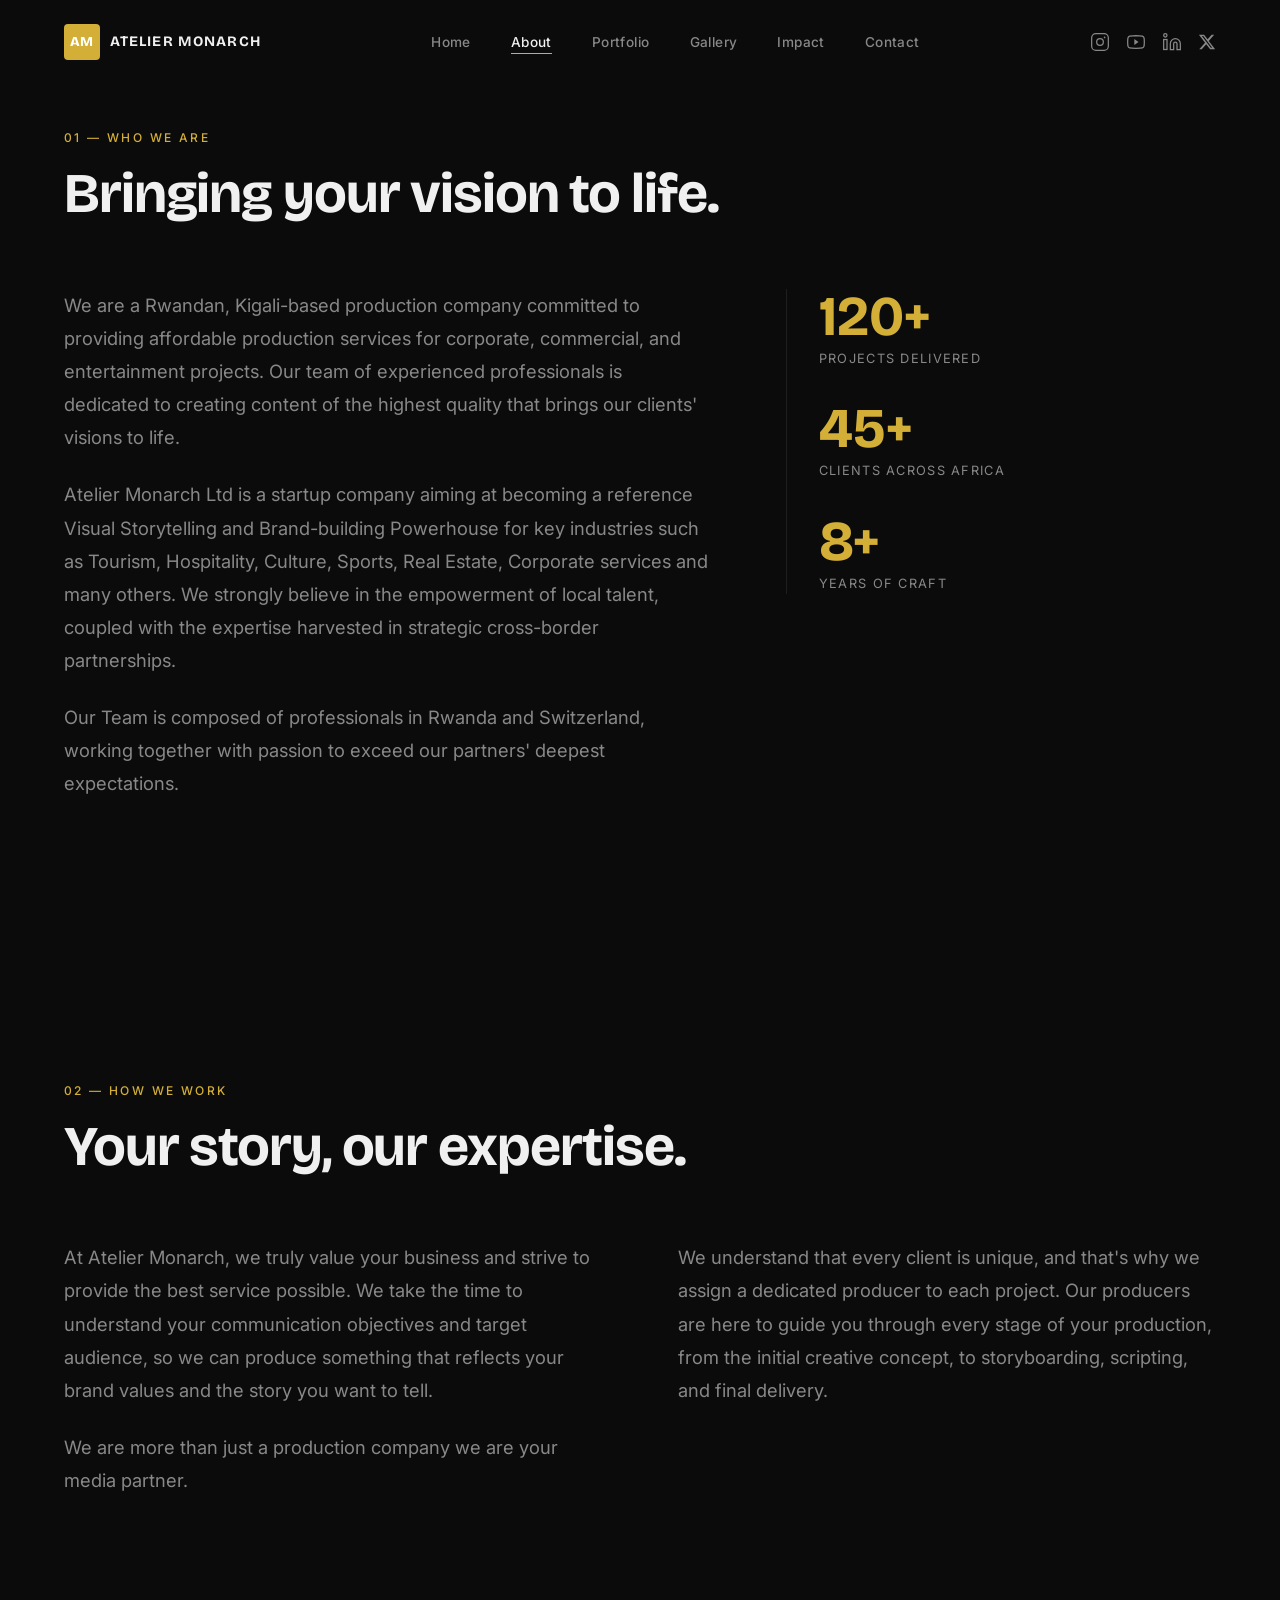
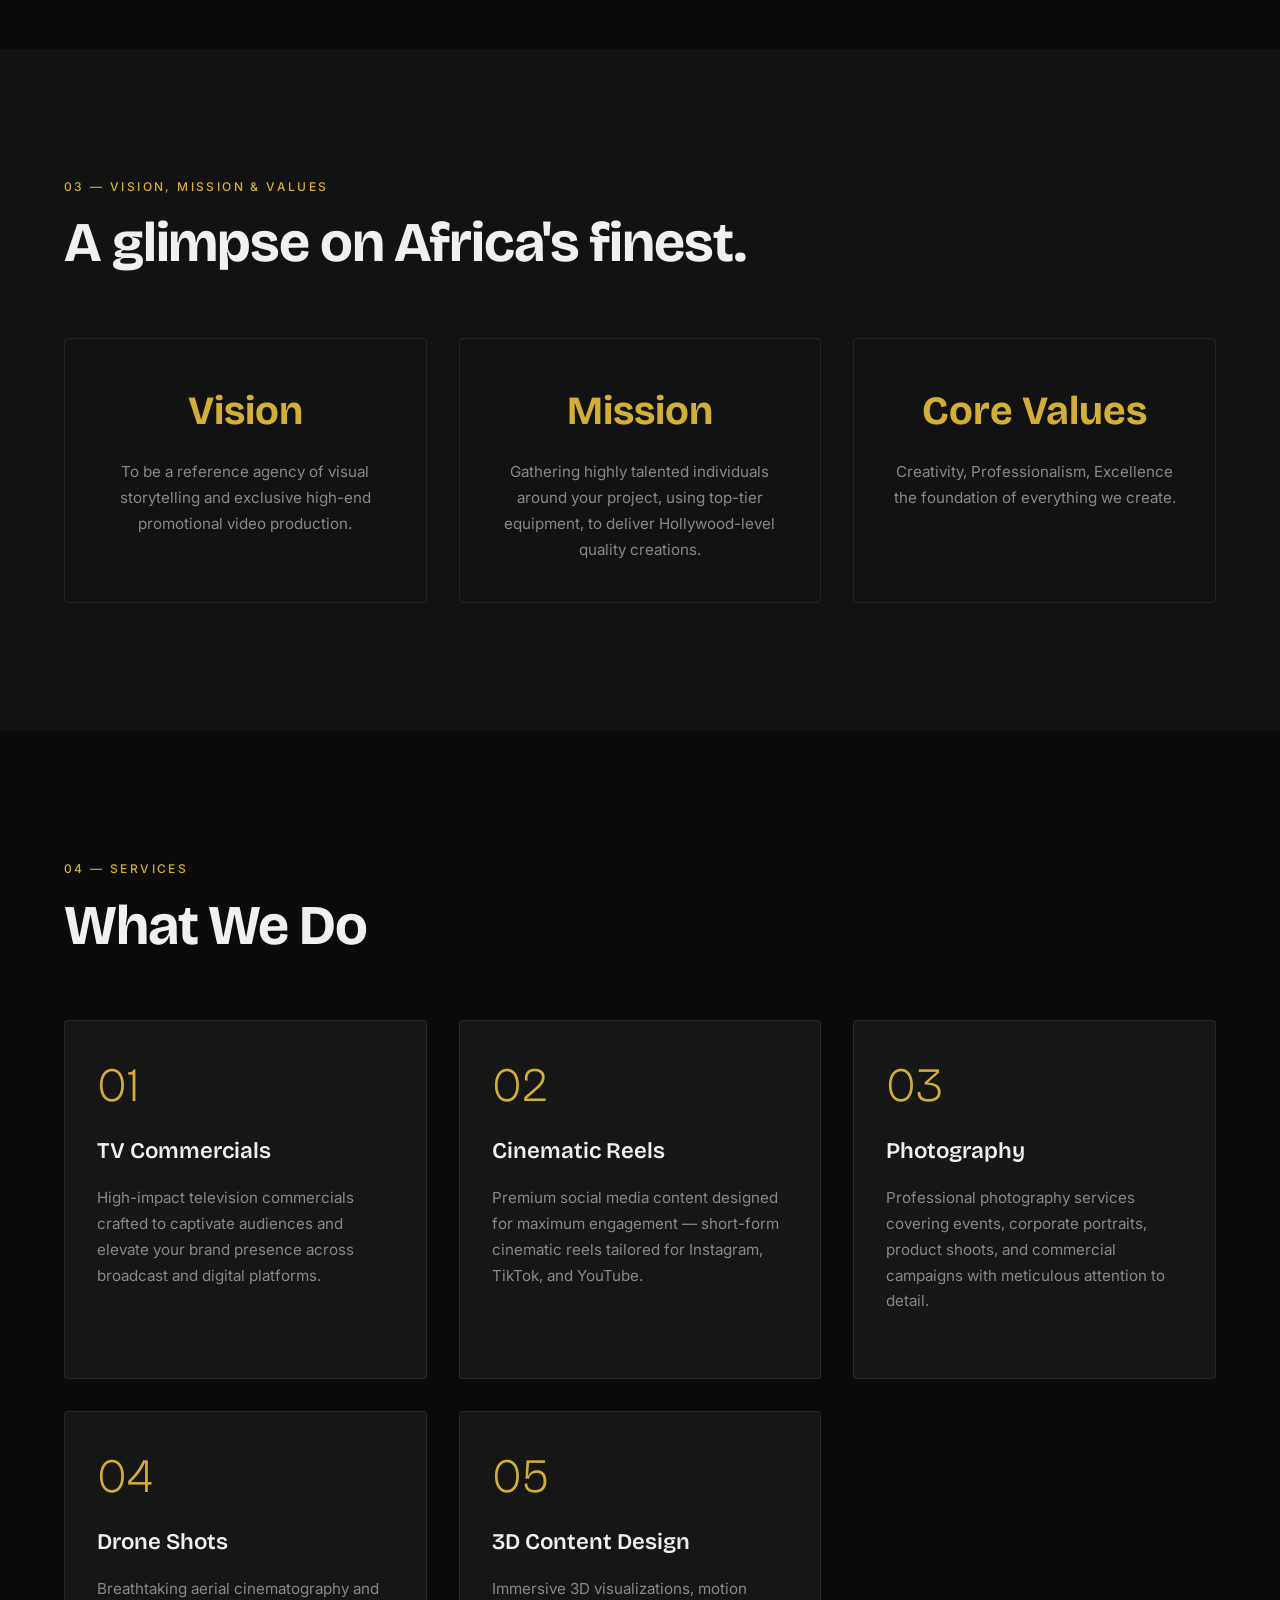
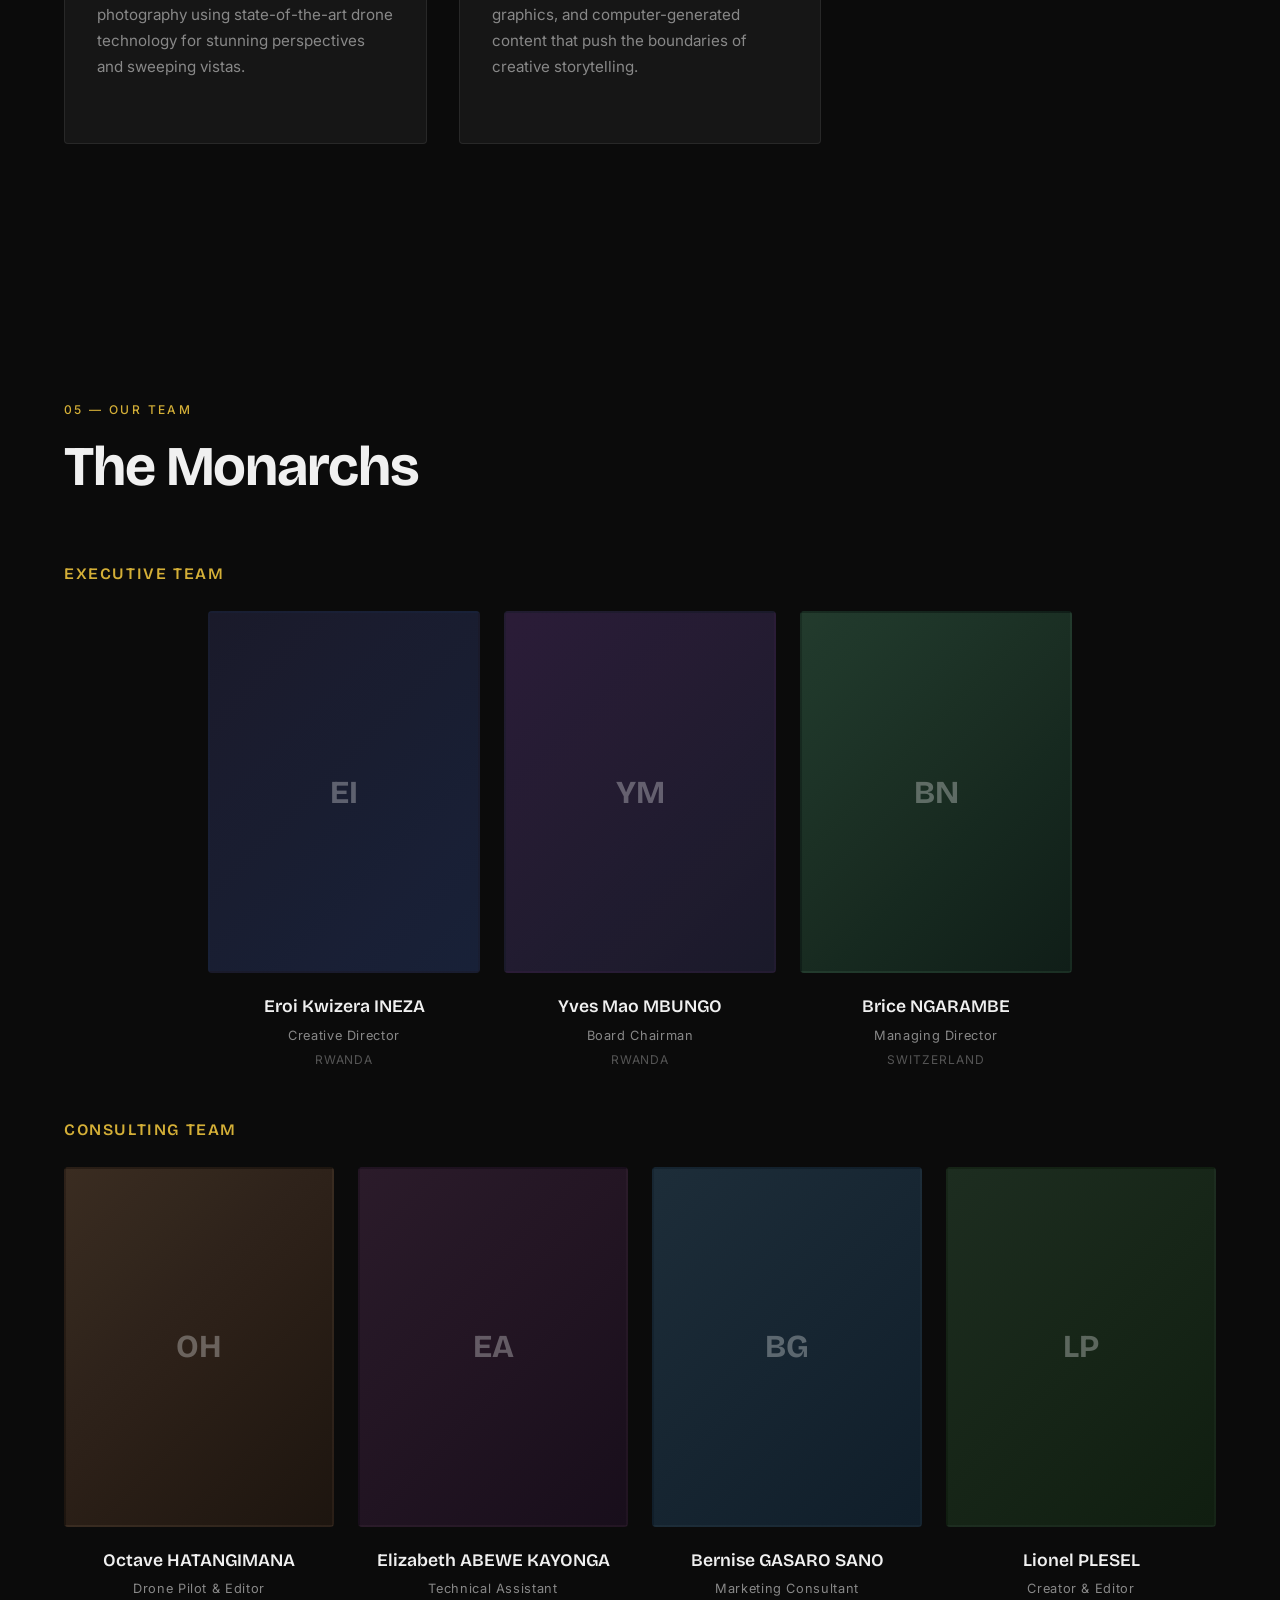
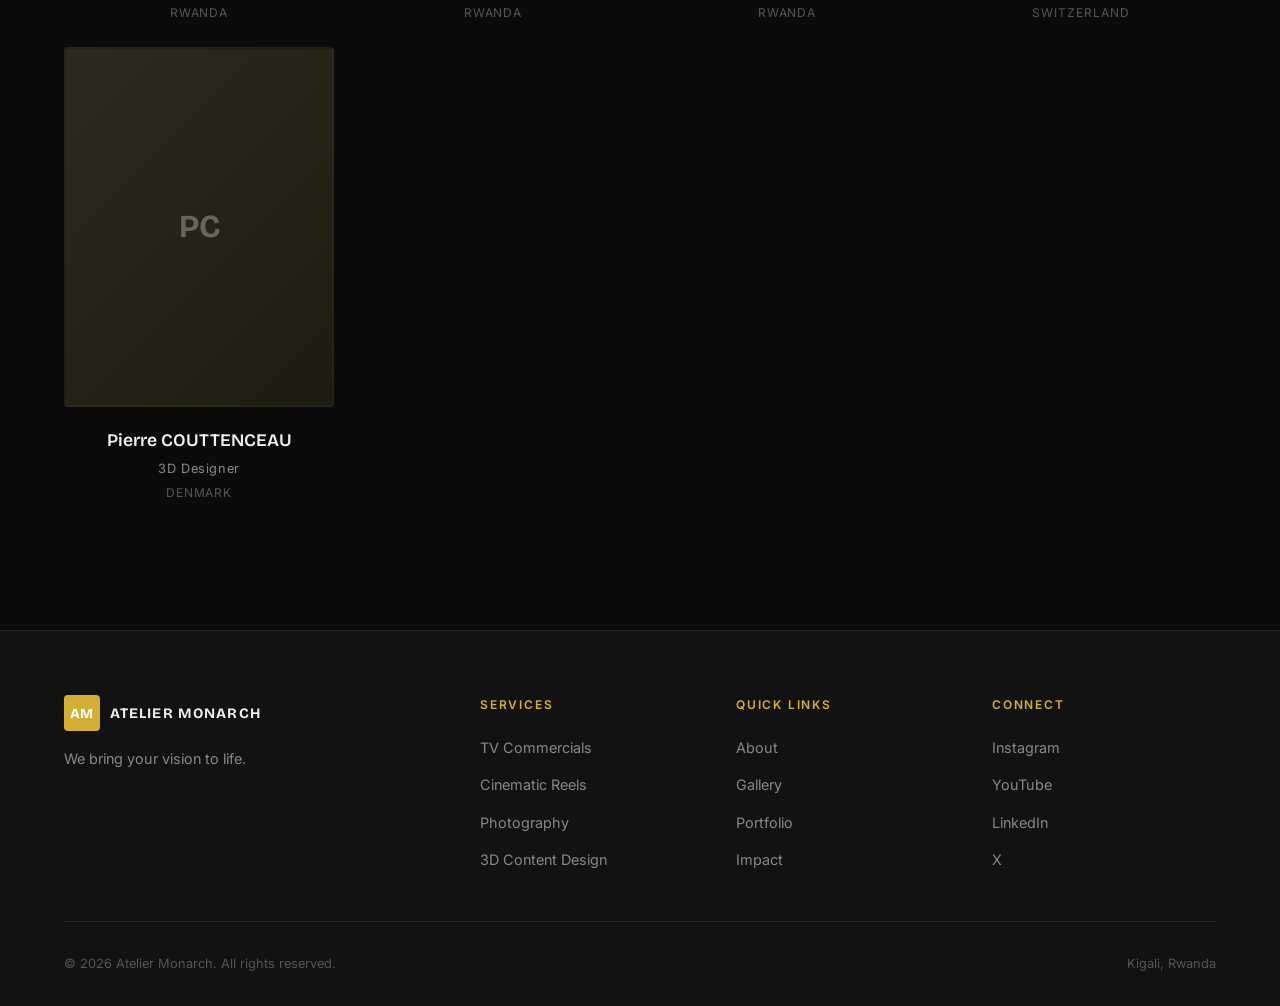
==== pages/about.html @ 3b7acfa3 "commit" ====
<!DOCTYPE html>
<html lang="en">
<head>
  <meta charset="UTF-8" />
  <meta name="viewport" content="width=device-width, initial-scale=1.0" />
  <meta name="description" content="About Atelier Monarch — a Rwandan Kigali-based production company providing affordable production services for corporate, commercial, and entertainment projects." />
  <meta name="author" content="Atelier Monarch" />
  <meta name="theme-color" content="#0a0a0a" />

  <meta property="og:type" content="website" />
  <meta property="og:title" content="About — Atelier Monarch | Visual Storytelling & Production" />
  <meta property="og:description" content="About Atelier Monarch — a Rwandan Kigali-based production company." />
  <meta property="og:image" content="/assets/og-image.jpg" />
  <meta property="og:url" content="https://ateliermonarch.org" />
  <meta name="twitter:card" content="summary_large_image" />
  <meta name="twitter:title" content="About — Atelier Monarch" />
  <meta name="twitter:description" content="About Atelier Monarch — a Rwandan Kigali-based production company." />

  <link rel="icon" type="image/svg+xml" href="data:image/svg+xml,%3Csvg xmlns='http://www.w3.org/2000/svg' viewBox='0 0 100 100'%3E%3Crect width='100' height='100' fill='%230a0a0a'/%3E%3Ctext x='50' y='68' font-size='52' font-weight='bold' text-anchor='middle' fill='%23D4AF37' font-family='sans-serif'%3EAM%3C/text%3E%3C/svg%3E" />

  <link rel="preconnect" href="https://fonts.googleapis.com" />
  <link rel="preconnect" href="https://fonts.gstatic.com" crossorigin />
  <link href="https://fonts.googleapis.com/css2?family=Bricolage+Grotesque:opsz,wght@12..96,200..800&family=Inter:wght@300;400;500;600;700&display=swap" rel="stylesheet" />

  <link rel="stylesheet" href="../css/style.css" />

  <title>About — Atelier Monarch | Visual Storytelling & Production</title>
</head>
<body>
  <a href="#main" class="skip-link">Skip to content</a>

  <!-- ==================== HEADER / NAV ==================== -->
  <header class="site-header" id="siteHeader">
    <div class="header-inner">
      <a href="../index.html" class="logo" aria-label="Atelier Monarch home">
        <span class="logo-mark">AM</span>
        <span class="logo-text">ATELIER MONARCH</span>
      </a>

      <nav class="main-nav" id="mainNav" aria-label="Primary navigation">
        <ul class="nav-list">
          <li><a href="../index.html" class="nav-link">Home</a></li>
          <li><a href="about.html" class="nav-link">About</a></li>
          <li><a href="portfolio.html" class="nav-link">Portfolio</a></li>
          <li><a href="gallery.html" class="nav-link">Gallery</a></li>
          <li><a href="impact.html" class="nav-link">Impact</a></li>
          <li><a href="contact.html" class="nav-link">Contact</a></li>
        </ul>
      </nav>

      <div class="header-socials">
        <a href="https://instagram.com" target="_blank" rel="noopener" aria-label="Instagram" class="social-icon">
          <svg viewBox="0 0 24 24" fill="none" stroke="currentColor" stroke-width="1.5" width="20" height="20"><rect x="2" y="2" width="20" height="20" rx="5"/><circle cx="12" cy="12" r="4"/><circle cx="17.5" cy="6.5" r="1" fill="currentColor" stroke="none"/></svg>
        </a>
        <a href="https://youtube.com" target="_blank" rel="noopener" aria-label="YouTube" class="social-icon">
          <svg viewBox="0 0 24 24" fill="none" stroke="currentColor" stroke-width="1.5" width="20" height="20"><path d="M22 12s0-3.5-.45-5.18a2.78 2.78 0 0 0-1.96-1.96C17.9 4.4 12 4.4 12 4.4s-5.9 0-7.59.46a2.78 2.78 0 0 0-1.96 1.96C2 8.5 2 12 2 12s0 3.5.45 5.18a2.78 2.78 0 0 0 1.96 1.96C6.1 19.6 12 19.6 12 19.6s5.9 0 7.59-.46a2.78 2.78 0 0 0 1.96-1.96C22 15.5 22 12 22 12z"/><path d="M10 15.5l5-3.5-5-3.5z" fill="currentColor" stroke="none"/></svg>
        </a>
        <a href="https://linkedin.com" target="_blank" rel="noopener" aria-label="LinkedIn" class="social-icon">
          <svg viewBox="0 0 24 24" fill="none" stroke="currentColor" stroke-width="1.5" width="20" height="20"><path d="M16 8a6 6 0 0 1 6 6v7h-4v-7a2 2 0 0 0-4 0v7h-4v-7a6 6 0 0 1 6-6z"/><rect x="2" y="9" width="4" height="12"/><circle cx="4" cy="4" r="2"/></svg>
        </a>
        <a href="https://x.com" target="_blank" rel="noopener" aria-label="X (Twitter)" class="social-icon">
          <svg viewBox="0 0 24 24" fill="currentColor" width="18" height="18"><path d="M18.244 2.25h3.308l-7.227 8.26 8.502 11.24h-6.66l-5.214-6.817L4.99 21.75H1.68l7.73-8.835L1.254 2.25H8.08l4.713 6.231zm-1.161 17.52h1.833L7.084 4.126H5.117z"/></svg>
        </a>
      </div>

      <button class="menu-toggle" id="menuToggle" aria-label="Open menu" aria-expanded="false" aria-controls="mobileNav">
        <span class="bar"></span>
        <span class="bar"></span>
        <span class="bar"></span>
      </button>
    </div>
  </header>

  <!-- Mobile full-screen overlay nav -->
  <div class="mobile-nav" id="mobileNav" aria-hidden="true">
    <div class="mobile-nav-accent" aria-hidden="true"></div>
    <nav aria-label="Mobile navigation">
      <ul class="mobile-nav-list">
        <li><a href="../index.html" class="mobile-link">Home</a></li>
        <li><a href="about.html" class="mobile-link">About</a></li>
        <li><a href="portfolio.html" class="mobile-link">Portfolio</a></li>
        <li><a href="gallery.html" class="mobile-link">Gallery</a></li>
        <li><a href="impact.html" class="mobile-link">Impact</a></li>
        <li><a href="contact.html" class="mobile-link">Contact</a></li>
      </ul>
    </nav>
    <div class="mobile-nav-socials">
      <a href="https://instagram.com" target="_blank" rel="noopener" aria-label="Instagram">Instagram</a>
      <a href="https://youtube.com" target="_blank" rel="noopener" aria-label="YouTube">YouTube</a>
      <a href="https://linkedin.com" target="_blank" rel="noopener" aria-label="LinkedIn">LinkedIn</a>
      <a href="https://x.com" target="_blank" rel="noopener" aria-label="X">X</a>
    </div>
  </div>

  <main id="main">
    <!-- ==================== WHO WE ARE ==================== -->
    <section class="about" id="about">
      <div class="container">
        <div class="section-header" data-animate>
          <span class="section-label">01 — Who We Are</span>
          <h2 class="section-title">Bringing your vision to life.</h2>
        </div>
        <div class="about-grid">
          <div class="about-text" data-animate>
            <p>
              We are a Rwandan, Kigali-based production company committed to providing
              affordable production services for corporate, commercial, and entertainment
              projects. Our team of experienced professionals is dedicated to creating
              content of the highest quality that brings our clients' visions to life.
            </p>
            <p>
              Atelier Monarch Ltd is a startup company aiming at becoming a reference
              Visual Storytelling and Brand-building Powerhouse for key industries such as
              Tourism, Hospitality, Culture, Sports, Real Estate, Corporate services and
              many others. We strongly believe in the empowerment of local talent, coupled
              with the expertise harvested in strategic cross-border partnerships.
            </p>
            <p>
              Our Team is composed of professionals in Rwanda and Switzerland, working
              together with passion to exceed our partners' deepest expectations.
            </p>
          </div>
          <div class="about-stats" data-animate>
            <div class="stat">
              <span class="stat-number" data-count="120">0</span>
              <span class="stat-label">Projects Delivered</span>
            </div>
            <div class="stat">
              <span class="stat-number" data-count="45">0</span>
              <span class="stat-label">Clients Across Africa</span>
            </div>
            <div class="stat">
              <span class="stat-number" data-count="8">0</span>
              <span class="stat-label">Years of Craft</span>
            </div>
          </div>
        </div>
      </div>
    </section>

    <!-- ==================== HOW WE WORK ==================== -->
    <section class="services" id="how-we-work">
      <div class="container">
        <div class="section-header" data-animate>
          <span class="section-label">02 — How We Work</span>
          <h2 class="section-title">Your story, our expertise.</h2>
        </div>
        <div class="about-grid" style="grid-template-columns: 1fr 1fr;">
          <div class="about-text" data-animate>
            <p>
              At Atelier Monarch, we truly value your business and strive to provide
              the best service possible. We take the time to understand your communication
              objectives and target audience, so we can produce something that reflects
              your brand values and the story you want to tell.
            </p>
            <p>
              We are more than just a production company we are your media partner.
            </p>
          </div>
          <div class="about-text" data-animate>
            <p>
              We understand that every client is unique, and that's why we assign a
              dedicated producer to each project. Our producers are here to guide you
              through every stage of your production, from the initial creative concept,
              to storyboarding, scripting, and final delivery.
            </p>
          </div>
        </div>
      </div>
    </section>

    <!-- ==================== VISION, MISSION & VALUES ==================== -->
    <section class="impact" id="vision">
      <div class="container">
        <div class="section-header" data-animate>
          <span class="section-label">03 — Vision, Mission & Values</span>
          <h2 class="section-title">A glimpse on Africa's finest.</h2>
        </div>
        <div class="impact-grid">
          <div class="impact-card" data-animate>
            <h3>Vision</h3>
            <p>To be a reference agency of visual storytelling and exclusive high-end promotional video production.</p>
          </div>
          <div class="impact-card" data-animate>
            <h3>Mission</h3>
            <p>Gathering highly talented individuals around your project, using top-tier equipment, to deliver Hollywood-level quality creations.</p>
          </div>
          <div class="impact-card" data-animate>
            <h3>Core Values</h3>
            <p>Creativity, Professionalism, Excellence the foundation of everything we create.</p>
          </div>
        </div>
      </div>
    </section>

    <!-- ==================== SERVICES ==================== -->
    <section class="services" id="services">
      <div class="container">
        <div class="section-header" data-animate>
          <span class="section-label">04 — Services</span>
          <h2 class="section-title">What We Do</h2>
        </div>
        <div class="services-grid">
          <div class="service-card" data-animate>
            <span class="service-number">01</span>
            <h3 class="service-title">TV Commercials</h3>
            <p class="service-desc">
              High-impact television commercials crafted to captivate audiences and elevate
              your brand presence across broadcast and digital platforms.
            </p>
          </div>

          <div class="service-card" data-animate>
            <span class="service-number">02</span>
            <h3 class="service-title">Cinematic Reels</h3>
            <p class="service-desc">
              Premium social media content designed for maximum engagement — short-form
              cinematic reels tailored for Instagram, TikTok, and YouTube.
            </p>
          </div>

          <div class="service-card" data-animate>
            <span class="service-number">03</span>
            <h3 class="service-title">Photography</h3>
            <p class="service-desc">
              Professional photography services covering events, corporate portraits,
              product shoots, and commercial campaigns with meticulous attention to detail.
            </p>
          </div>

          <div class="service-card" data-animate>
            <span class="service-number">04</span>
            <h3 class="service-title">Drone Shots</h3>
            <p class="service-desc">
              Breathtaking aerial cinematography and photography using state-of-the-art
              drone technology for stunning perspectives and sweeping vistas.
            </p>
          </div>

          <div class="service-card" data-animate>
            <span class="service-number">05</span>
            <h3 class="service-title">3D Content Design</h3>
            <p class="service-desc">
              Immersive 3D visualizations, motion graphics, and computer-generated content
              that push the boundaries of creative storytelling.
            </p>
          </div>
        </div>
      </div>
    </section>

    <!-- ==================== OUR TEAM ==================== -->
    <section class="team" id="team">
      <div class="container">
        <div class="section-header" data-animate>
          <span class="section-label">05 — Our Team</span>
          <h2 class="section-title">The Monarchs</h2>
        </div>

        <h3 class="team-subtitle" data-animate>Executive Team</h3>
        <div class="team-grid team-grid--exec" data-animate>
          <article class="team-card">
            <div class="team-photo" style="background: linear-gradient(135deg, #1a1a2e, #16213e);">
              <span class="team-initials">EI</span>
            </div>
            <h3 class="team-name">Eroi Kwizera INEZA</h3>
            <p class="team-role">Creative Director</p>
            <p class="team-location">Rwanda</p>
          </article>
          <article class="team-card">
            <div class="team-photo" style="background: linear-gradient(135deg, #2d1b3d, #1a1a2e);">
              <span class="team-initials">YM</span>
            </div>
            <h3 class="team-name">Yves Mao MBUNGO</h3>
            <p class="team-role">Board Chairman</p>
            <p class="team-location">Rwanda</p>
          </article>
          <article class="team-card">
            <div class="team-photo" style="background: linear-gradient(135deg, #1e3d2b, #0d1f17);">
              <span class="team-initials">BN</span>
            </div>
            <h3 class="team-name">Brice NGARAMBE</h3>
            <p class="team-role">Managing Director</p>
            <p class="team-location">Switzerland</p>
          </article>
        </div>

        <h3 class="team-subtitle" data-animate>Consulting Team</h3>
        <div class="team-grid" data-animate>
          <article class="team-card">
            <div class="team-photo" style="background: linear-gradient(135deg, #3d2b1e, #1f150d);">
              <span class="team-initials">OH</span>
            </div>
            <h3 class="team-name">Octave HATANGIMANA</h3>
            <p class="team-role">Drone Pilot & Editor</p>
            <p class="team-location">Rwanda</p>
          </article>
          <article class="team-card">
            <div class="team-photo" style="background: linear-gradient(135deg, #2e1a2d, #1a0d1e);">
              <span class="team-initials">EA</span>
            </div>
            <h3 class="team-name">Elizabeth ABEWE KAYONGA</h3>
            <p class="team-role">Technical Assistant</p>
            <p class="team-location">Rwanda</p>
          </article>
          <article class="team-card">
            <div class="team-photo" style="background: linear-gradient(135deg, #1a2e3d, #0d1f2e);">
              <span class="team-initials">BG</span>
            </div>
            <h3 class="team-name">Bernise GASARO SANO</h3>
            <p class="team-role">Marketing Consultant</p>
            <p class="team-location">Rwanda</p>
          </article>
          <article class="team-card">
            <div class="team-photo" style="background: linear-gradient(135deg, #1a2e1e, #0d1f0d);">
              <span class="team-initials">LP</span>
            </div>
            <h3 class="team-name">Lionel PLESEL</h3>
            <p class="team-role">Creator & Editor</p>
            <p class="team-location">Switzerland</p>
          </article>
          <article class="team-card">
            <div class="team-photo" style="background: linear-gradient(135deg, #2e2a1a, #1f1c0d);">
              <span class="team-initials">PC</span>
            </div>
            <h3 class="team-name">Pierre COUTTENCEAU</h3>
            <p class="team-role">3D Designer</p>
            <p class="team-location">Denmark</p>
          </article>
        </div>
      </div>
    </section>
  </main>

  <!-- ==================== FOOTER ==================== -->
  <footer class="site-footer">
    <div class="container">
      <div class="footer-top">
        <div class="footer-brand">
          <a href="../index.html" class="logo">
            <span class="logo-mark">AM</span>
            <span class="logo-text">ATELIER MONARCH</span>
          </a>
          <p class="footer-tagline">We bring your vision to life.</p>
        </div>

        <div class="footer-cols">
          <div class="footer-col">
            <h4>Services</h4>
            <ul>
              <li><a href="about.html">TV Commercials</a></li>
              <li><a href="about.html">Cinematic Reels</a></li>
              <li><a href="about.html">Photography</a></li>
              <li><a href="about.html">3D Content Design</a></li>
            </ul>
          </div>
          <div class="footer-col">
            <h4>Quick Links</h4>
            <ul>
              <li><a href="about.html">About</a></li>
              <li><a href="gallery.html">Gallery</a></li>
              <li><a href="portfolio.html">Portfolio</a></li>
              <li><a href="impact.html">Impact</a></li>
            </ul>
          </div>
          <div class="footer-col">
            <h4>Connect</h4>
            <ul>
              <li><a href="https://instagram.com" target="_blank" rel="noopener">Instagram</a></li>
              <li><a href="https://youtube.com" target="_blank" rel="noopener">YouTube</a></li>
              <li><a href="https://linkedin.com" target="_blank" rel="noopener">LinkedIn</a></li>
              <li><a href="https://x.com" target="_blank" rel="noopener">X</a></li>
            </ul>
          </div>
        </div>
      </div>

      <div class="footer-bottom">
        <p>&copy; <span id="currentYear">2026</span> Atelier Monarch. All rights reserved.</p>
        <p>Kigali, Rwanda</p>
      </div>
    </div>
  </footer>

  <!-- ==================== VIDEO LIGHTBOX MODAL ==================== -->
  <div class="lightbox" id="lightbox" aria-hidden="true" role="dialog" aria-modal="true" aria-label="Video player">
    <div class="lightbox-backdrop" id="lightboxBackdrop"></div>
    <div class="lightbox-content">
      <button class="lightbox-close" id="lightboxClose" aria-label="Close video">
        <svg viewBox="0 0 24 24" fill="none" stroke="currentColor" stroke-width="2" width="24" height="24"><line x1="18" y1="6" x2="6" y2="18"/><line x1="6" y1="6" x2="18" y2="18"/></svg>
      </button>
      <div class="lightbox-video" id="lightboxVideo"></div>
    </div>
  </div>

  <script defer src="../js/main.js"></script>
</body>
</html>
---- css/style.css ----
/* ============================================
   ATELIER MONARCH — Visual Storytelling & Production
   Luxury dark theme with royal gold accent
   ============================================ */

/* ---------- CSS Custom Properties ---------- */
:root {
  --bg: #0B0B0B;
  --bg-elevated: #121212;
  --bg-card: #161616;
  --accent: #D4AF37;
  --accent-dim: #8C6A16;
  --accent-glow: rgba(212, 175, 55, 0.15);
  --text: #f0f0f0;
  --text-muted: #888888;
  --text-dim: #555555;
  --border: rgba(255, 255, 255, 0.08);
  --border-hover: rgba(212, 175, 55, 0.4);

  --font-display: "Bricolage Grotesque", "Helvetica Neue", sans-serif;
  --font-body: "Inter", system-ui, -apple-system, sans-serif;

  --max-width: 1400px;
  --gutter: clamp(1.5rem, 5vw, 4rem);
  --section-pad: clamp(4rem, 10vw, 8rem);

  --ease-out: cubic-bezier(0.16, 1, 0.3, 1);
  --ease-in-out: cubic-bezier(0.65, 0, 0.35, 1);
  --transition: 0.4s var(--ease-out);
}

/* ---------- Reset ---------- */
*,
*::before,
*::after {
  margin: 0;
  padding: 0;
  box-sizing: border-box;
}

html {
  scroll-behavior: smooth;
  -webkit-font-smoothing: antialiased;
  -moz-osx-font-smoothing: grayscale;
}

body {
  font-family: var(--font-body);
  background: var(--bg);
  color: var(--text);
  line-height: 1.6;
  overflow-x: hidden;
}

/* Remove custom cursor on touch devices */
@media (pointer: coarse) {
  body { cursor: auto; }
}

img { max-width: 100%; display: block; }
a { color: inherit; text-decoration: none; }
ul { list-style: none; }
button { background: none; border: none; color: inherit; font: inherit; cursor: pointer; }

/* ---------- Skip Link ---------- */
.skip-link {
  position: absolute;
  top: -100px;
  left: 0;
  background: var(--accent);
  color: #fff;
  padding: 12px 24px;
  z-index: 9999;
  font-weight: 600;
  transition: top 0.3s;
}
.skip-link:focus { top: 0; }

/* ---------- Focus States ---------- */
a:focus-visible,
button:focus-visible {
  outline: 2px solid var(--accent);
  outline-offset: 4px;
}



/* ---------- Container ---------- */
.container {
  max-width: var(--max-width);
  margin: 0 auto;
  padding: 0 var(--gutter);
}

/* ---------- Section Header ---------- */
.section-header {
  margin-bottom: clamp(2.5rem, 6vw, 4rem);
}
.section-label {
  display: block;
  font-size: 0.75rem;
  letter-spacing: 0.2em;
  text-transform: uppercase;
  color: var(--accent);
  margin-bottom: 1rem;
  font-weight: 500;
}
.section-title {
  font-family: var(--font-display);
  font-size: clamp(2rem, 5vw, 3.5rem);
  font-weight: 700;
  line-height: 1.1;
  letter-spacing: -0.02em;
}

/* ---------- Buttons ---------- */
.btn {
  display: inline-flex;
  align-items: center;
  justify-content: center;
  padding: 1rem 2rem;
  font-size: 0.875rem;
  font-weight: 600;
  letter-spacing: 0.05em;
  text-transform: uppercase;
  border-radius: 2px;
  transition: all var(--transition);
  position: relative;
  overflow: hidden;
}
.btn-primary {
  background: var(--accent);
  color: #fff;
}
.btn-primary:hover {
  background: var(--accent-dim);
  transform: translateY(-2px);
  box-shadow: 0 8px 30px var(--accent-glow);
}
.btn-ghost {
  background: transparent;
  color: var(--text);
  border: 1px solid var(--border);
}
.btn-ghost:hover {
  border-color: var(--accent);
  color: var(--accent);
  transform: translateY(-2px);
}

/* ---------- Header / Nav ---------- */
.site-header {
  position: fixed;
  top: 0;
  left: 0;
  width: 100%;
  z-index: 1000;
  transition: background var(--transition), backdrop-filter var(--transition), padding var(--transition);
  padding: 1.5rem 0;
}
.site-header.scrolled {
  background: rgba(10, 10, 10, 0.7);
  backdrop-filter: blur(20px);
  -webkit-backdrop-filter: blur(20px);
  border-bottom: 1px solid var(--border);
  padding: 1rem 0;
}
.header-inner {
  max-width: var(--max-width);
  margin: 0 auto;
  padding: 0 var(--gutter);
  display: flex;
  align-items: center;
  justify-content: space-between;
  gap: 2rem;
}
.logo {
  display: flex;
  align-items: center;
  gap: 0.6rem;
  font-family: var(--font-display);
  font-weight: 700;
  letter-spacing: 0.02em;
  transition: opacity var(--transition);
}
.logo-mark {
  display: inline-flex;
  align-items: center;
  justify-content: center;
  width: 36px;
  height: 36px;
  background: var(--accent);
  color: #fff;
  font-size: 0.85rem;
  font-weight: 800;
  border-radius: 4px;
}
.logo-text {
  font-size: 0.9rem;
  letter-spacing: 0.08em;
}
.main-nav .nav-list {
  display: flex;
  gap: 2.5rem;
}
.nav-link {
  font-size: 0.85rem;
  font-weight: 500;
  letter-spacing: 0.03em;
  color: var(--text-muted);
  position: relative;
  transition: color var(--transition);
}
.nav-link::after {
  content: "";
  position: absolute;
  bottom: -4px;
  left: 0;
  width: 0;
  height: 1px;
  background: var(--accent);
  transition: width 0.3s var(--ease-out);
}
.nav-link:hover,
.nav-link.active {
  color: var(--text);
}
.nav-link:hover::after,
.nav-link.active::after {
  width: 100%;
}
.header-socials {
  display: flex;
  gap: 1rem;
}
.social-icon {
  color: var(--text-muted);
  transition: color var(--transition), transform var(--transition);
  display: flex;
  align-items: center;
}
.social-icon:hover {
  color: var(--accent);
  transform: translateY(-2px);
}

/* Mobile menu toggle */
.menu-toggle {
  display: none;
  flex-direction: column;
  gap: 5px;
  z-index: 1001;
}
.menu-toggle .bar {
  width: 28px;
  height: 2px;
  background: var(--text);
  transition: all 0.3s var(--ease-out);
  transform-origin: center;
}
.menu-toggle.active .bar:nth-child(1) {
  transform: translateY(7px) rotate(45deg);
}
.menu-toggle.active .bar:nth-child(2) {
  opacity: 0;
}
.menu-toggle.active .bar:nth-child(3) {
  transform: translateY(-7px) rotate(-45deg);
}

/* ---------- Mobile Nav Overlay ---------- */
.mobile-nav {
  position: fixed;
  inset: 0;
  z-index: 999;
  display: flex;
  flex-direction: column;
  align-items: center;
  justify-content: center;
  gap: 2.5rem;
  opacity: 0;
  visibility: hidden;
  transition: opacity 0.5s var(--ease-out), visibility 0.5s;
  background: rgba(11, 11, 11, 0.92);
  backdrop-filter: blur(24px);
  -webkit-backdrop-filter: blur(24px);
}
.mobile-nav.open {
  opacity: 1;
  visibility: visible;
}

/* Decorative gold accent bar */
.mobile-nav-accent {
  width: 48px;
  height: 2px;
  background: linear-gradient(90deg, transparent, var(--accent), transparent);
  border-radius: 1px;
  opacity: 0;
  transform: scaleX(0);
  transition: opacity 0.6s 0.15s var(--ease-out), transform 0.6s 0.15s var(--ease-out);
}
.mobile-nav.open .mobile-nav-accent {
  opacity: 1;
  transform: scaleX(1);
}

.mobile-nav-list {
  display: flex;
  flex-direction: column;
  align-items: center;
  gap: 0.25rem;
}
.mobile-link {
  display: block;
  font-family: var(--font-display);
  font-size: clamp(1.6rem, 7vw, 3rem);
  font-weight: 600;
  color: var(--text);
  padding: 0.6rem 1.2rem;
  border-radius: 6px;
  position: relative;
  opacity: 0;
  transform: translateY(32px);
  transition: opacity 0.45s var(--ease-out), transform 0.45s var(--ease-out), color var(--transition);
}
.mobile-nav.open .mobile-link {
  opacity: 1;
  transform: translateY(0);
}
.mobile-link::after {
  content: '';
  position: absolute;
  bottom: 0.2rem;
  left: 50%;
  width: 0;
  height: 2px;
  background: var(--accent);
  transform: translateX(-50%);
  transition: width 0.3s var(--ease-out);
  border-radius: 1px;
}
.mobile-link:hover::after,
.mobile-link.active::after {
  width: 50%;
}
.mobile-link:hover,
.mobile-link.active { color: var(--accent); }
.mobile-nav-list li:nth-child(1) .mobile-link { transition-delay: 0.08s; }
.mobile-nav-list li:nth-child(2) .mobile-link { transition-delay: 0.13s; }
.mobile-nav-list li:nth-child(3) .mobile-link { transition-delay: 0.18s; }
.mobile-nav-list li:nth-child(4) .mobile-link { transition-delay: 0.23s; }
.mobile-nav-list li:nth-child(5) .mobile-link { transition-delay: 0.28s; }
.mobile-nav-list li:nth-child(6) .mobile-link { transition-delay: 0.33s; }

.mobile-nav-socials {
  display: flex;
  align-items: center;
  gap: 1.5rem;
  font-size: 0.78rem;
  letter-spacing: 0.12em;
  text-transform: uppercase;
  color: var(--text-dim);
  opacity: 0;
  transform: translateY(16px);
  transition: opacity 0.5s 0.3s var(--ease-out), transform 0.5s 0.3s var(--ease-out);
}
.mobile-nav.open .mobile-nav-socials {
  opacity: 1;
  transform: translateY(0);
}
.mobile-nav-socials a { transition: color var(--transition); }
.mobile-nav-socials a:hover { color: var(--accent); }
.mobile-nav-socials a + a {
  position: relative;
  padding-left: 1.5rem;
}
.mobile-nav-socials a + a::before {
  content: '';
  position: absolute;
  left: 0;
  top: 50%;
  width: 1px;
  height: 12px;
  background: var(--border);
  transform: translateY(-50%);
}

/* ---------- Hero ---------- */
.hero {
  position: relative;
  min-height: 100vh;
  display: flex;
  align-items: center;
  justify-content: center;
  overflow: hidden;
}
.hero-video {
  position: absolute;
  top: 0; left: 0;
  width: 100%;
  height: 100%;
  object-fit: cover;
  z-index: 1;
}
.hero-bg {
  position: absolute;
  top: 0; left: 0;
  width: 100%;
  height: 100%;
  background: linear-gradient(135deg, #0B0B0B 0%, #044B37 40%, #0B0B0B 100%);
  z-index: 0;
  animation: heroGradient 12s ease-in-out infinite alternate;
}
@keyframes heroGradient {
  0% { background: linear-gradient(135deg, #0B0B0B 0%, #044B37 40%, #0B0B0B 100%); }
  50% { background: linear-gradient(135deg, #0B0B0B 0%, #0B6E4F 50%, #0B0B0B 100%); }
  100% { background: linear-gradient(135deg, #0B0B0B 0%, #044B37 40%, #0B0B0B 100%); }
}
.hero-grain {
  position: absolute;
  top: 0; left: 0;
  width: 100%;
  height: 100%;
  z-index: 2;
  opacity: 0.04;
  pointer-events: none;
  background-image: url("data:image/svg+xml,%3Csvg xmlns='http://www.w3.org/2000/svg' width='200' height='200'%3E%3Cfilter id='n'%3E%3CfeTurbulence type='fractalNoise' baseFrequency='0.9' numOctaves='4' /%3E%3C/filter%3E%3Crect width='100%25' height='100%25' filter='url(%23n)' /%3E%3C/svg%3E");
}
.hero-vignette {
  position: absolute;
  top: 0; left: 0;
  width: 100%;
  height: 100%;
  z-index: 2;
  pointer-events: none;
  background: radial-gradient(ellipse at center, transparent 30%, rgba(10, 10, 10, 0.7) 100%);
}
.hero-content {
  position: relative;
  z-index: 3;
  text-align: center;
  padding: 6rem var(--gutter) 6rem;
  max-width: 1000px;
}
.hero-eyebrow {
  font-size: 0.8rem;
  letter-spacing: 0.25em;
  text-transform: uppercase;
  color: var(--text-muted);
  margin-bottom: 2rem;
}
.hero-title {
  font-family: var(--font-display);
  font-size: clamp(2rem, 6vw, 4.5rem);
  font-weight: 800;
  line-height: 1.15;
  letter-spacing: -0.03em;
  margin-bottom: 2rem;
  display: flex;
  flex-direction: column;
  align-items: center;
  gap: 0;
}
.title-line {
  display: flex;
  justify-content: center;
  gap: 0 0.3em;
}
.hero-title .word {
  display: inline-block;
  opacity: 0;
  transform: translateY(100%);
  animation: wordReveal 0.8s var(--ease-out) forwards;
}
.title-line:nth-child(1) .word:nth-child(1) { animation-delay: 0.2s; }
.title-line:nth-child(1) .word:nth-child(2) { animation-delay: 0.3s; }
.title-line:nth-child(1) .word:nth-child(3) { animation-delay: 0.4s; }
.title-line:nth-child(1) .word:nth-child(4) { animation-delay: 0.5s; }
.title-line:nth-child(2) .word { animation-delay: 0.6s; }
.title-line:nth-child(3) .word { animation-delay: 0.7s; }
.title-line.accent-line .word.accent {
  color: var(--accent);
  font-style: italic;
}
.title-line.accent-line .word.accent::after {
  content: '|';
  animation: blink 1s step-end infinite;
  font-style: normal;
  font-weight: 200;
  color: var(--accent);
}
@keyframes blink {
  50% { opacity: 0; }
}
@keyframes wordReveal {
  to { opacity: 1; transform: translateY(0); }
}
.hero-subhead {
  font-size: clamp(1rem, 2vw, 1.25rem);
  color: var(--text);
  max-width: 600px;
  margin: 0 auto 3rem;
  line-height: 1.7;
}
.hero-cta {
  display: flex;
  gap: 1rem;
  justify-content: center;
  flex-wrap: wrap;
}

/* Scroll indicator */
.scroll-indicator {
  position: absolute;
  bottom: 1.5rem;
  left: 50%;
  transform: translateX(-50%);
  z-index: 1;
  display: flex;
  flex-direction: column;
  align-items: center;
  gap: 0.5rem;
  opacity: 0.5;
}
.scroll-text {
  font-size: 0.7rem;
  letter-spacing: 0.2em;
  text-transform: uppercase;
  color: var(--text-dim);
}
.scroll-line {
  width: 1px;
  height: 40px;
  background: linear-gradient(to bottom, var(--accent), transparent);
  animation: scrollLine 2s ease-in-out infinite;
}
@keyframes scrollLine {
  0%, 100% { transform: scaleY(0.3); transform-origin: top; }
  50% { transform: scaleY(1); transform-origin: top; }
}

/* ---------- Featured Work Strip (Marquee) ---------- */
.featured-strip {
  padding: 3rem 0;
  overflow: hidden;
  border-top: 1px solid var(--border);
  border-bottom: 1px solid var(--border);
}
.marquee {
  overflow: hidden;
  width: 100%;
}
.marquee-track {
  display: flex;
  gap: 1.5rem;
  width: max-content;
  animation: marqueeScroll 30s linear infinite;
}
.featured-strip:hover .marquee-track {
  animation-play-state: paused;
}
@keyframes marqueeScroll {
  from { transform: translateX(0); }
  to { transform: translateX(-50%); }
}
.marquee-item {
  width: 320px;
  height: 180px;
  border-radius: 4px;
  display: flex;
  align-items: center;
  justify-content: center;
  flex-shrink: 0;
  position: relative;
  overflow: hidden;
  border: 1px solid var(--border);
}
.marquee-item span {
  font-size: 0.75rem;
  letter-spacing: 0.15em;
  text-transform: uppercase;
  color: rgba(255, 255, 255, 0.3);
}
.marquee-item::after {
  content: "";
  position: absolute;
  inset: 0;
  background: linear-gradient(135deg, transparent 40%, rgba(212, 175, 55, 0.05) 100%);
  opacity: 0;
  transition: opacity var(--transition);
}
.marquee-item:hover::after { opacity: 1; }

/* ---------- About ---------- */
.about {
  padding: var(--section-pad) 0;
}
.about-grid {
  display: grid;
  grid-template-columns: 1.5fr 1fr;
  gap: clamp(2rem, 6vw, 5rem);
  align-items: start;
}
.about-text p {
  font-size: clamp(1rem, 2vw, 1.15rem);
  color: var(--text-muted);
  margin-bottom: 1.5rem;
  line-height: 1.8;
}
.about-stats {
  display: flex;
  flex-direction: column;
  gap: 2rem;
  border-left: 1px solid var(--border);
  padding-left: 2rem;
}
.stat {
  display: flex;
  flex-direction: column;
  gap: 0.25rem;
}
.stat-number {
  font-family: var(--font-display);
  font-size: clamp(2.5rem, 5vw, 3.5rem);
  font-weight: 700;
  color: var(--accent);
  line-height: 1;
}
.stat-label {
  font-size: 0.8rem;
  letter-spacing: 0.1em;
  text-transform: uppercase;
  color: var(--text-muted);
}

/* ---------- Tools Grid ---------- */
.tools-grid {
  display: grid;
  grid-template-columns: repeat(auto-fill, minmax(220px, 1fr));
  gap: 1rem;
  margin-bottom: 3rem;
}
.tool-item {
  padding: 1.25rem;
  border: 1px solid var(--border);
  border-radius: 4px;
  background: var(--bg-card);
  display: flex;
  flex-direction: column;
  gap: 0.25rem;
  transition: border-color var(--transition);
}
.tool-item:hover {
  border-color: var(--border-hover);
}
.tool-name {
  font-family: var(--font-display);
  font-size: 0.95rem;
  font-weight: 600;
  color: var(--text);
}
.tool-qty {
  font-size: 0.8rem;
  color: var(--accent);
  font-weight: 500;
}

/* ---------- Pricing Table ---------- */
.pricing-table {
  width: 100%;
  border-collapse: collapse;
  margin-bottom: 3rem;
}
.pricing-table th,
.pricing-table td {
  padding: 1rem 1.5rem;
  text-align: left;
  border-bottom: 1px solid var(--border);
  font-size: 0.9rem;
}
.pricing-table th {
  font-family: var(--font-display);
  font-size: 0.75rem;
  letter-spacing: 0.15em;
  text-transform: uppercase;
  color: var(--accent);
  font-weight: 600;
  border-bottom: 1px solid var(--accent);
}
.pricing-table td {
  color: var(--text-muted);
}
.pricing-table tr:hover td {
  color: var(--text);
}
.pricing-table .price {
  font-family: var(--font-display);
  font-weight: 600;
  color: var(--accent);
}

/* ---------- Portfolio / Bento Grid ---------- */
.portfolio {
  padding: var(--section-pad) 0;
  background: var(--bg-elevated);
}
.bento-grid {
  display: grid;
  grid-template-columns: repeat(4, 1fr);
  grid-auto-rows: 240px;
  gap: 1.5rem;
}
.bento-card {
  position: relative;
  border-radius: 4px;
  overflow: hidden;
  cursor: pointer;
  background: var(--bg-card);
  border: 1px solid var(--border);
  transition: border-color var(--transition), transform var(--transition);
  display: flex;
  flex-direction: column;
}
.bento-card:hover {
  border-color: var(--border-hover);
  transform: translateY(-4px);
}
.bento-wide { grid-column: span 2; }
.bento-tall { grid-row: span 2; }
.card-thumb {
  flex: 1;
  position: relative;
  overflow: hidden;
  display: flex;
  align-items: center;
  justify-content: center;
  transition: transform 0.6s var(--ease-out);
}
.bento-card:hover .card-thumb {
  transform: scale(1.05);
}
.play-overlay {
  position: absolute;
  inset: 0;
  display: flex;
  align-items: center;
  justify-content: center;
  background: rgba(10, 10, 10, 0.5);
  opacity: 0;
  transition: opacity var(--transition);
  color: var(--accent);
}
.bento-card:hover .play-overlay {
  opacity: 1;
}
.play-overlay svg {
  transform: scale(0.8);
  transition: transform 0.4s var(--ease-out);
}
.bento-card:hover .play-overlay svg {
  transform: scale(1);
}
.card-info {
  padding: 1.25rem;
  border-top: 1px solid var(--border);
}
.card-title {
  font-family: var(--font-display);
  font-size: 1.1rem;
  font-weight: 600;
  margin-bottom: 0.25rem;
}
.card-tag {
  font-size: 0.75rem;
  color: var(--text-muted);
  letter-spacing: 0.05em;
}
.portfolio-cta {
  text-align: center;
  margin-top: 3rem;
}

/* ---------- Services ---------- */
.services {
  padding: var(--section-pad) 0;
}
.services-grid {
  display: grid;
  grid-template-columns: repeat(3, 1fr);
  gap: 2rem;
}
.service-card {
  padding: 2.5rem 2rem;
  border: 1px solid var(--border);
  border-radius: 4px;
  background: var(--bg-card);
  transition: border-color var(--transition), background var(--transition);
}
.service-card:hover {
  border-color: var(--border-hover);
  background: var(--bg-elevated);
}
.service-number {
  font-family: var(--font-display);
  font-size: 3rem;
  font-weight: 200;
  color: var(--accent);
  display: block;
  margin-bottom: 1.5rem;
  line-height: 1;
}
.service-title {
  font-family: var(--font-display);
  font-size: 1.4rem;
  font-weight: 600;
  margin-bottom: 1rem;
}
.service-desc {
  color: var(--text-muted);
  font-size: 0.95rem;
  line-height: 1.7;
  margin-bottom: 1.5rem;
}
.service-list {
  display: flex;
  flex-direction: column;
  gap: 0.6rem;
}
.service-list li {
  font-size: 0.85rem;
  color: var(--text-muted);
  padding-left: 1.2rem;
  position: relative;
}
.service-list li::before {
  content: "";
  position: absolute;
  left: 0;
  top: 50%;
  transform: translateY(-50%);
  width: 6px;
  height: 1px;
  background: var(--accent);
}

/* ---------- Clients / Logo Marquee ---------- */
.clients {
  padding: var(--section-pad) 0;
  overflow: hidden;
}
.logo-marquee-wrapper {
  display: flex;
  flex-direction: column;
  gap: 1.5rem;
  margin-top: 3rem;
}
.logo-marquee {
  overflow: hidden;
  width: 100%;
}
.logo-track {
  display: flex;
  gap: 2rem;
  width: max-content;
}
.marquee-left .logo-track {
  animation: marqueeLeft 25s linear infinite;
}
.marquee-right .logo-track {
  animation: marqueeRight 25s linear infinite;
}
.logo-marquee:hover .logo-track {
  animation-play-state: paused;
}
@keyframes marqueeLeft {
  from { transform: translateX(0); }
  to { transform: translateX(-50%); }
}
@keyframes marqueeRight {
  from { transform: translateX(-50%); }
  to { transform: translateX(0); }
}
.logo-box {
  width: 160px;
  height: 80px;
  border: 1px solid var(--border);
  border-radius: 4px;
  display: flex;
  align-items: center;
  justify-content: center;
  flex-shrink: 0;
  transition: border-color var(--transition);
}
.logo-box:hover {
  border-color: var(--border-hover);
}
.logo-box span {
  font-family: var(--font-display);
  font-size: 1.2rem;
  font-weight: 600;
  letter-spacing: 0.1em;
  color: var(--text-muted);
  transition: color var(--transition);
}
.logo-box:hover span {
  color: var(--accent);
}

/* ---------- Gallery ---------- */
.gallery {
  padding: var(--section-pad) 0;
  background: var(--bg-elevated);
}
.gallery-grid {
  display: grid;
  grid-template-columns: repeat(4, 1fr);
  gap: 1rem;
}
.gallery-item {
  aspect-ratio: 1;
  border-radius: 4px;
  display: flex;
  align-items: center;
  justify-content: center;
  border: 1px solid var(--border);
  overflow: hidden;
  position: relative;
  transition: transform var(--transition), border-color var(--transition);
}
.gallery-item:hover {
  transform: scale(1.02);
  border-color: var(--border-hover);
}
.gallery-item span {
  font-size: 0.75rem;
  letter-spacing: 0.15em;
  text-transform: uppercase;
  color: rgba(255, 255, 255, 0.25);
  transition: color var(--transition);
}
.gallery-item:hover span {
  color: var(--accent);
}

/* ---------- Team ---------- */
.team {
  padding: var(--section-pad) 0;
}
.team-subtitle {
  font-family: var(--font-display);
  font-size: 1rem;
  font-weight: 600;
  color: var(--accent);
  letter-spacing: 0.1em;
  text-transform: uppercase;
  margin-bottom: 1.5rem;
}
.team-grid {
  display: grid;
  grid-template-columns: repeat(4, 1fr);
  gap: 1.5rem;
  margin-bottom: 3rem;
}
.team-grid:last-child {
  margin-bottom: 0;
}
.team-grid--exec {
  grid-template-columns: repeat(3, 1fr);
  max-width: 75%;
  margin-left: auto;
  margin-right: auto;
}
.team-card {
  text-align: center;
}
.team-location {
  font-size: 0.75rem;
  color: var(--text-dim);
  letter-spacing: 0.08em;
  text-transform: uppercase;
  margin-top: 0.25rem;
}
.team-photo {
  aspect-ratio: 3 / 4;
  border-radius: 4px;
  display: flex;
  align-items: center;
  justify-content: center;
  margin-bottom: 1.25rem;
  overflow: hidden;
  position: relative;
  border: 2px solid transparent;
  transition: border-color 0.4s var(--ease-out), filter 0.4s var(--ease-out);
  filter: saturate(0.8);
}
.team-card:hover .team-photo {
  border-color: var(--accent);
  filter: saturate(0.3) brightness(0.8);
}
.team-initials {
  font-family: var(--font-display);
  font-size: 2rem;
  font-weight: 700;
  color: rgba(255, 255, 255, 0.3);
  transition: color var(--transition);
}
.team-card:hover .team-initials {
  color: var(--accent);
}
.team-name {
  font-family: var(--font-display);
  font-size: 1.1rem;
  font-weight: 600;
  margin-bottom: 0.25rem;
}
.team-role {
  font-size: 0.8rem;
  color: var(--text-muted);
  letter-spacing: 0.05em;
}

/* ---------- Impact ---------- */
.impact {
  padding: var(--section-pad) 0;
  background: var(--bg-elevated);
}
.impact-grid {
  display: grid;
  grid-template-columns: repeat(3, 1fr);
  gap: 2rem;
}
.impact-card {
  padding: 2.5rem 2rem;
  border: 1px solid var(--border);
  border-radius: 4px;
  text-align: center;
  transition: border-color var(--transition), transform var(--transition);
}
.impact-card:hover {
  border-color: var(--border-hover);
  transform: translateY(-4px);
}
.impact-card h3 {
  font-family: var(--font-display);
  font-size: clamp(1.8rem, 4vw, 2.5rem);
  font-weight: 700;
  color: var(--accent);
  margin-bottom: 1rem;
}
.impact-card p {
  color: var(--text-muted);
  font-size: 0.95rem;
  line-height: 1.7;
}

/* ---------- Contact / CTA ---------- */
.contact {
  padding: var(--section-pad) 0;
  text-align: center;
  position: relative;
  overflow: hidden;
}
.contact::before {
  content: "";
  position: absolute;
  top: 50%;
  left: 50%;
  transform: translate(-50%, -50%);
  width: 600px;
  height: 600px;
  background: radial-gradient(circle, var(--accent-glow) 0%, transparent 70%);
  pointer-events: none;
}
.contact-content {
  position: relative;
  z-index: 1;
}
.contact-title {
  font-family: var(--font-display);
  font-size: clamp(2.5rem, 8vw, 5rem);
  font-weight: 800;
  line-height: 1;
  letter-spacing: -0.03em;
  margin-bottom: 1.5rem;
}
.accent-text {
  color: var(--accent);
  font-style: italic;
}
.contact-sub {
  font-size: clamp(1rem, 2vw, 1.15rem);
  color: var(--text-muted);
  max-width: 500px;
  margin: 0 auto 2rem;
  line-height: 1.7;
}
.contact-details {
  display: grid;
  grid-template-columns: repeat(3, 1fr);
  gap: 1.5rem;
  max-width: 800px;
  margin: 0 auto 2.5rem;
}
.contact-detail {
  display: flex;
  flex-direction: column;
  gap: 0.5rem;
  padding: 1.5rem 1rem;
  border: 1px solid var(--border);
  border-radius: 4px;
  text-align: center;
  transition: border-color var(--transition);
}
.contact-detail:hover {
  border-color: var(--border-hover);
}
.contact-detail-label {
  font-size: 0.65rem;
  letter-spacing: 0.2em;
  text-transform: uppercase;
  color: var(--accent);
  font-weight: 600;
}
.contact-detail-value {
  font-size: 0.85rem;
  color: var(--text-muted);
  line-height: 1.5;
  word-break: break-word;
}

@media (max-width: 700px) {
  .contact-details {
    grid-template-columns: 1fr;
    max-width: 400px;
  }
}
.contact-cta {
  display: flex;
  gap: 1rem;
  justify-content: center;
  flex-wrap: wrap;
}

/* ---------- Footer ---------- */
.site-footer {
  background: var(--bg-elevated);
  border-top: 1px solid var(--border);
  padding: 4rem 0 2rem;
}
.footer-top {
  display: grid;
  grid-template-columns: 1fr 2fr;
  gap: 3rem;
  margin-bottom: 3rem;
}
.footer-brand .logo {
  margin-bottom: 1rem;
}
.footer-tagline {
  color: var(--text-muted);
  font-size: 0.9rem;
  max-width: 250px;
}
.footer-cols {
  display: grid;
  grid-template-columns: repeat(3, 1fr);
  gap: 2rem;
}
.footer-col h4 {
  font-size: 0.75rem;
  letter-spacing: 0.15em;
  text-transform: uppercase;
  color: var(--accent);
  margin-bottom: 1.25rem;
  font-weight: 600;
}
.footer-col ul {
  display: flex;
  flex-direction: column;
  gap: 0.75rem;
}
.footer-col a {
  font-size: 0.9rem;
  color: var(--text-muted);
  transition: color var(--transition);
}
.footer-col a:hover {
  color: var(--accent);
}
.footer-bottom {
  display: flex;
  justify-content: space-between;
  align-items: center;
  padding-top: 2rem;
  border-top: 1px solid var(--border);
  font-size: 0.8rem;
  color: var(--text-dim);
}

/* ---------- Lightbox Modal ---------- */
.lightbox {
  position: fixed;
  inset: 0;
  z-index: 10001;
  display: flex;
  align-items: center;
  justify-content: center;
  opacity: 0;
  visibility: hidden;
  transition: opacity 0.4s var(--ease-out), visibility 0.4s;
}
.lightbox.open {
  opacity: 1;
  visibility: visible;
}
.lightbox-backdrop {
  position: absolute;
  inset: 0;
  background: rgba(0, 0, 0, 0.9);
  backdrop-filter: blur(10px);
}
.lightbox-content {
  position: relative;
  z-index: 1;
  width: 90%;
  max-width: 900px;
  aspect-ratio: 16 / 9;
  transform: scale(0.9);
  transition: transform 0.4s var(--ease-out);
}
.lightbox.open .lightbox-content {
  transform: scale(1);
}
.lightbox-video {
  width: 100%;
  height: 100%;
  border-radius: 4px;
  overflow: hidden;
  background: #000;
}
.lightbox-video iframe {
  width: 100%;
  height: 100%;
  border: none;
}
.lightbox-close {
  position: absolute;
  top: -3rem;
  right: 0;
  color: #fff;
  display: flex;
  align-items: center;
  justify-content: center;
  width: 40px;
  height: 40px;
  border: 1px solid var(--border);
  border-radius: 50%;
  transition: border-color var(--transition), color var(--transition), transform var(--transition);
}
.lightbox-close:hover {
  border-color: var(--accent);
  color: var(--accent);
  transform: rotate(90deg);
}

/* ---------- Scroll Reveal Animations ---------- */
[data-animate] {
  opacity: 0;
  transform: translateY(40px);
  transition: opacity 0.8s var(--ease-out), transform 0.8s var(--ease-out);
}
[data-animate].revealed {
  opacity: 1;
  transform: translateY(0);
}

/* ---------- Responsive ---------- */
@media (max-width: 1024px) {
  .bento-grid {
    grid-template-columns: repeat(2, 1fr);
  }
  .bento-wide { grid-column: span 2; }
  .gallery-grid {
    grid-template-columns: repeat(3, 1fr);
  }
  .team-grid {
    grid-template-columns: repeat(2, 1fr);
  }
  .footer-top {
    grid-template-columns: 1fr;
  }
}

@media (max-width: 900px) {
  .main-nav,
  .header-socials {
    display: none;
  }
  .menu-toggle {
    display: flex;
  }
  .about-grid {
    grid-template-columns: 1fr;
  }
  .about-stats {
    flex-direction: row;
    justify-content: space-between;
    border-left: none;
    border-top: 1px solid var(--border);
    padding-left: 0;
    padding-top: 2rem;
  }
  .services-grid {
    grid-template-columns: 1fr;
  }
  .impact-grid {
    grid-template-columns: 1fr;
  }
  .footer-cols {
    grid-template-columns: repeat(2, 1fr);
  }
}

@media (max-width: 700px) {
  .hero-content {
    padding: 4rem var(--gutter) 4rem;
  }
}

@media (max-width: 600px) {
  .hero-content {
    padding: 3rem var(--gutter) 5rem;
  }
  .bento-grid {
    grid-template-columns: 1fr;
    grid-auto-rows: 200px;
  }
  .bento-wide,
  .bento-tall {
    grid-column: span 1;
    grid-row: span 1;
  }
  .gallery-grid {
    grid-template-columns: repeat(2, 1fr);
  }
  .team-grid {
    grid-template-columns: 1fr 1fr;
  }
  .footer-cols {
    grid-template-columns: 1fr;
  }
  .footer-bottom {
    flex-direction: column;
    gap: 0.5rem;
    text-align: center;
  }
  .hero-cta {
    flex-direction: column;
    align-items: center;
  }
  .hero-cta .btn {
    width: 100%;
    max-width: 280px;
  }
  .about-stats {
    flex-direction: column;
    gap: 1.5rem;
  }
  .logo-text {
    display: none;
  }
}

/* ---------- Reduced Motion ---------- */
@media (prefers-reduced-motion: reduce) {
  *,
  *::before,
  *::after {
    animation-duration: 0.01ms !important;
    animation-iteration-count: 1 !important;
    transition-duration: 0.01ms !important;
    scroll-behavior: auto !important;
  }
  [data-animate] {
    opacity: 1;
    transform: none;
  }
  .hero-title .word {
    opacity: 1;
    transform: none;
  }
  .marquee-track,
  .logo-track {
    animation: none !important;
  }
}
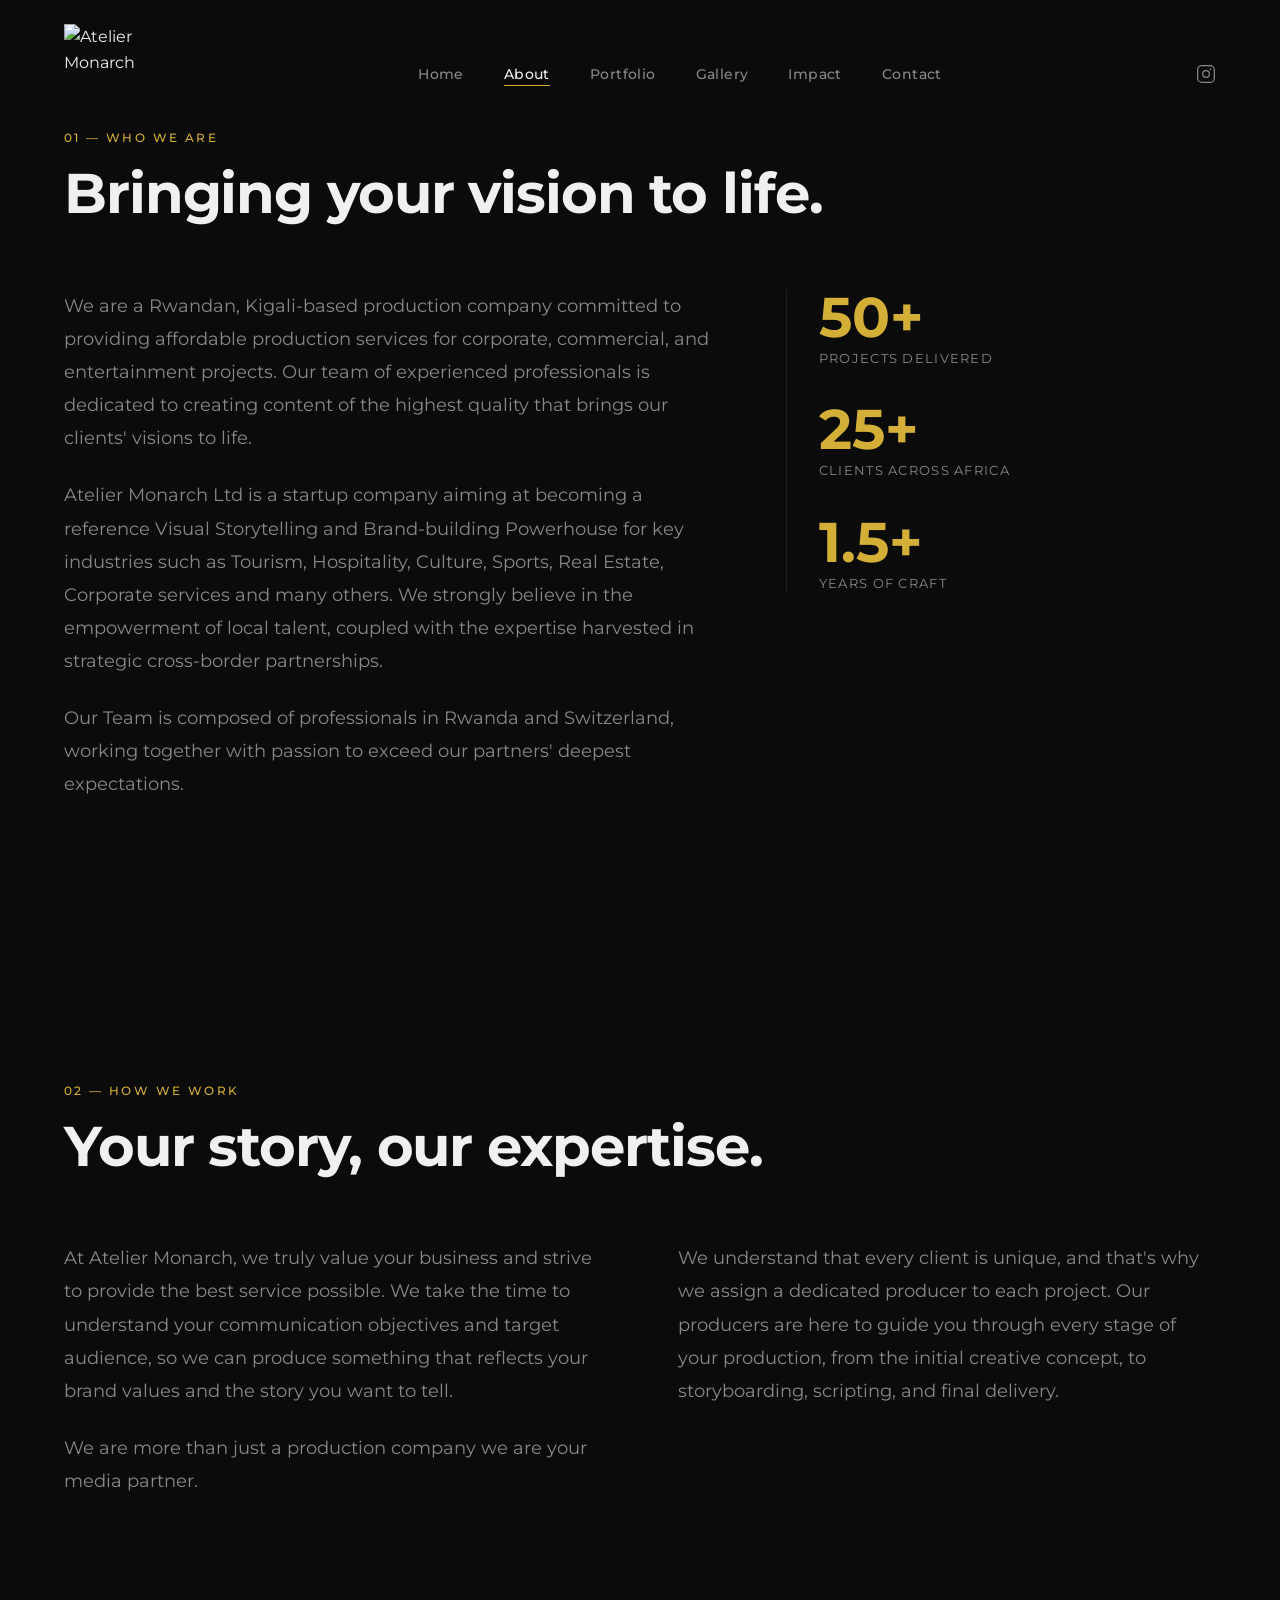
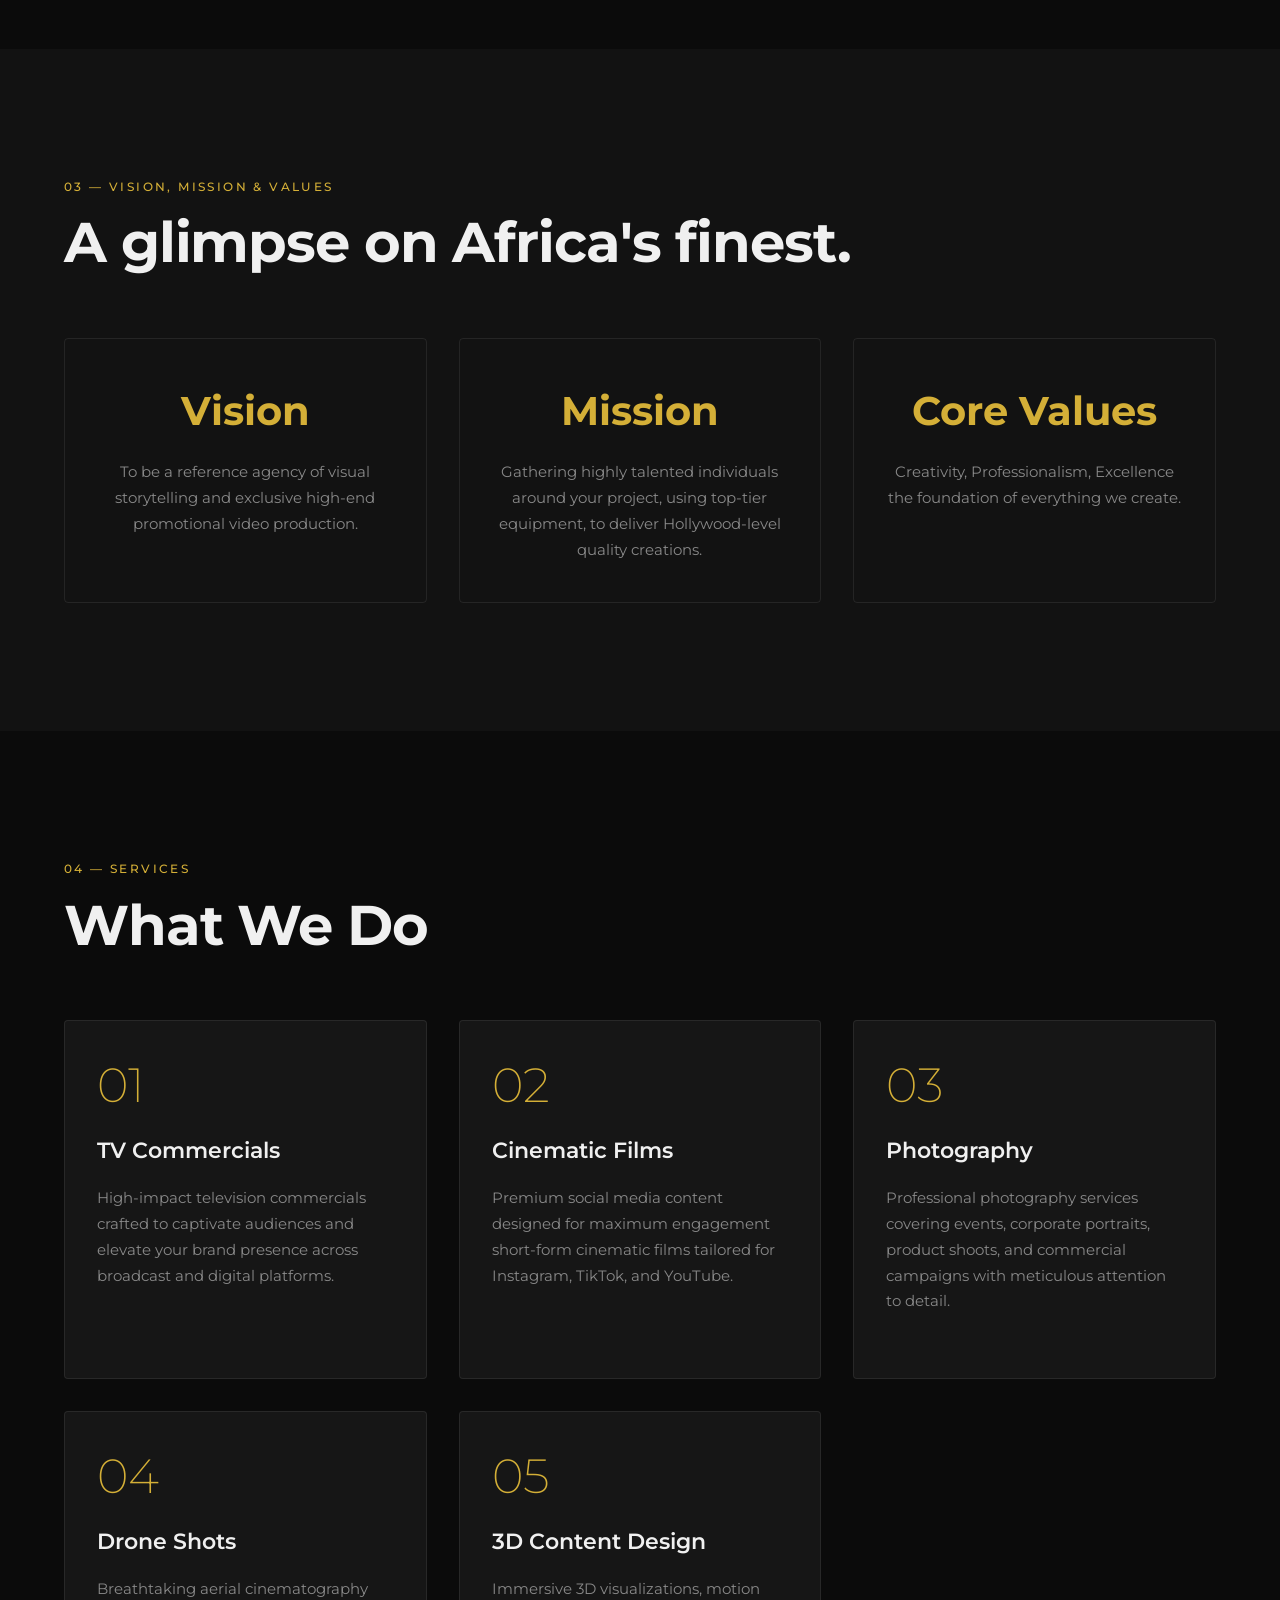
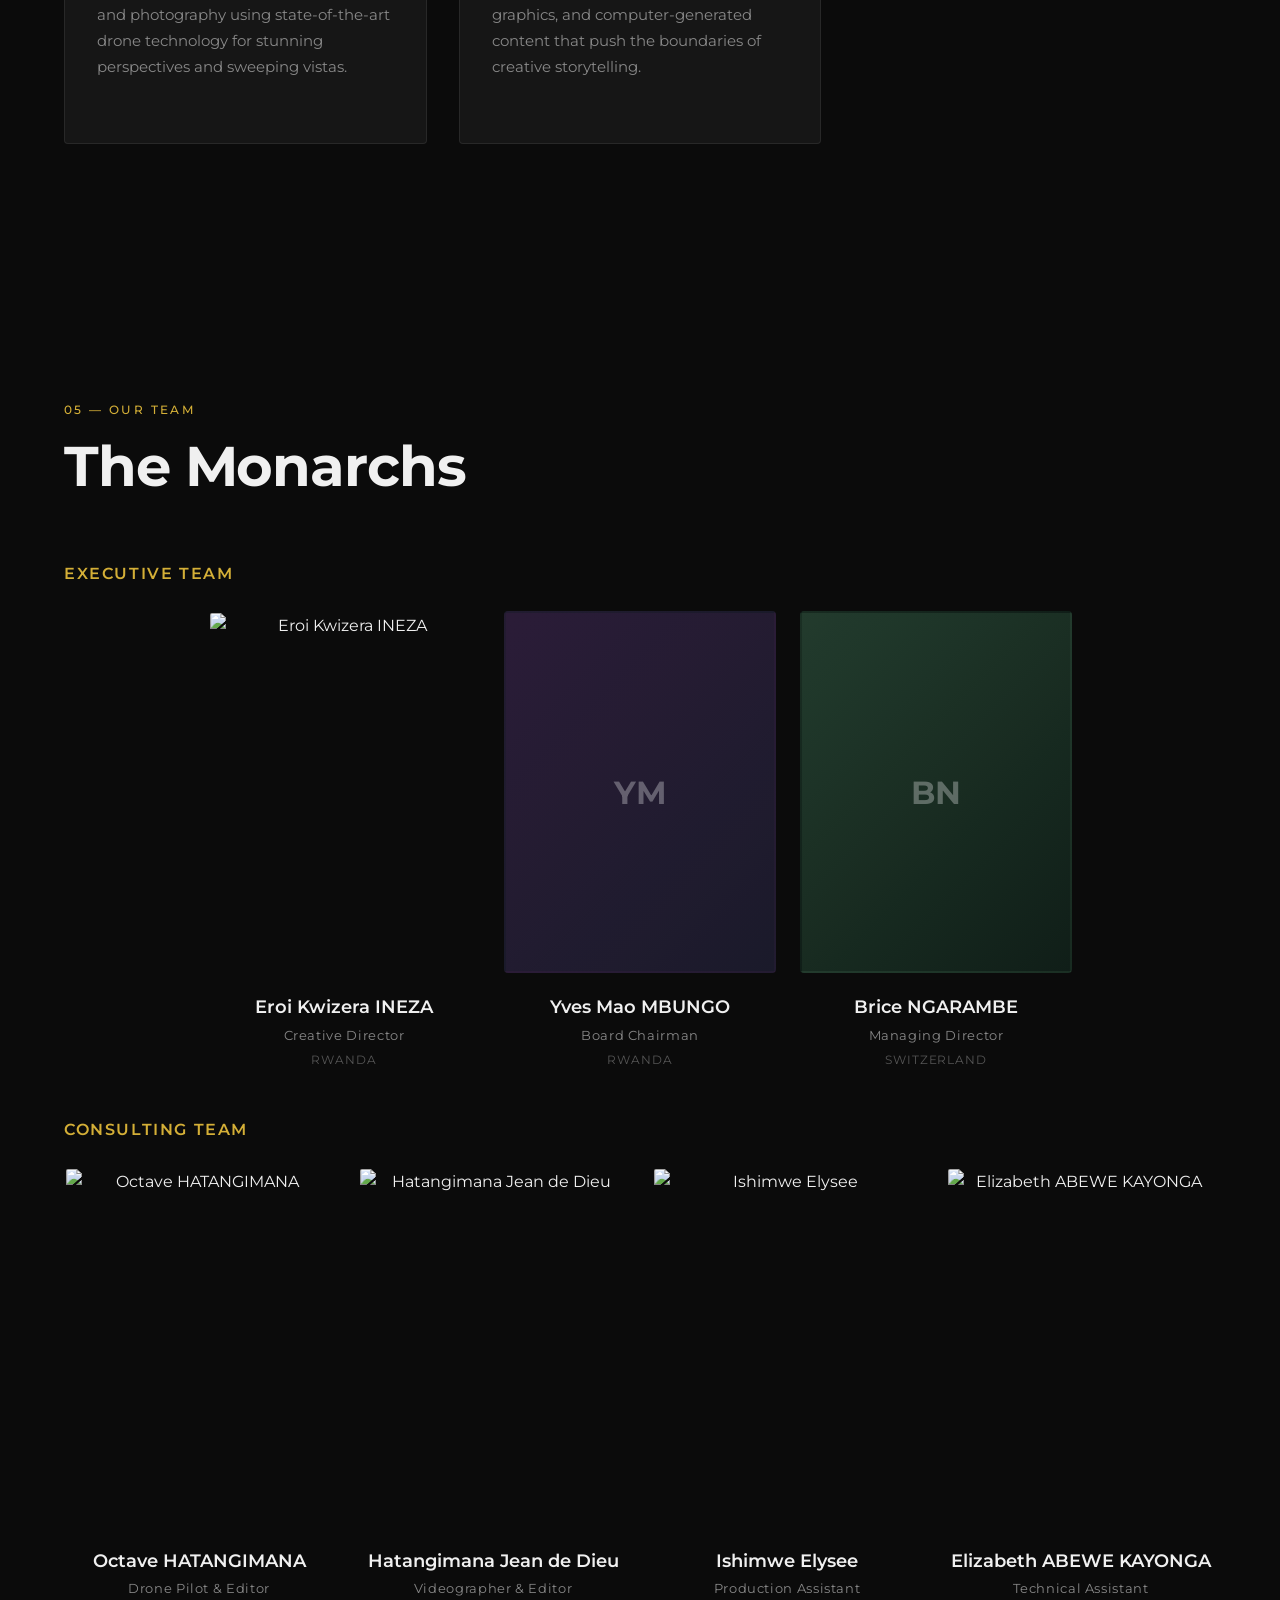
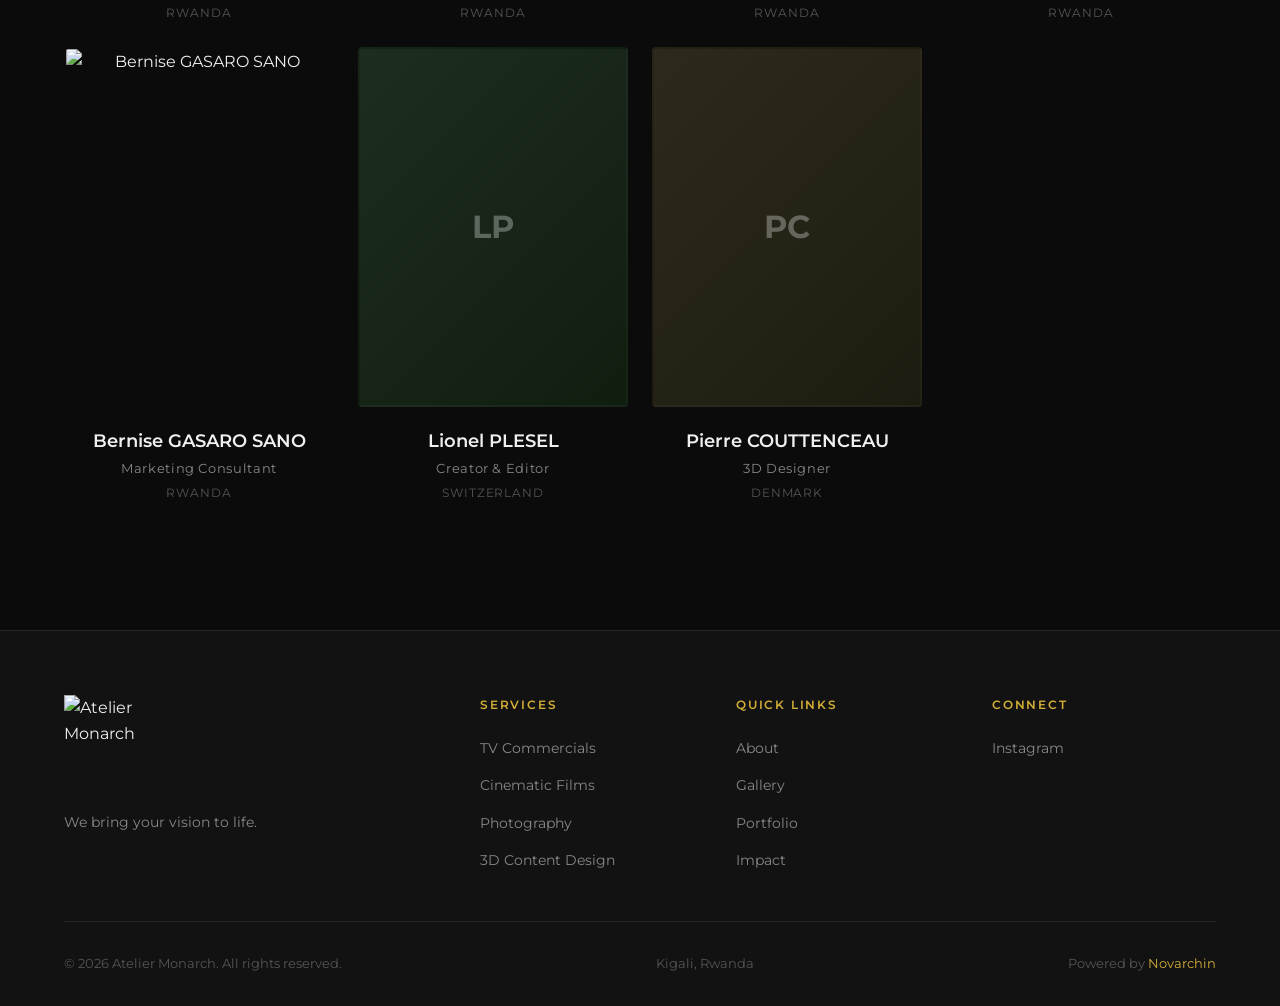
==== commit 3b8c1671: "Initial commit" ====
--- a/pages/about.html
+++ b/pages/about.html
@@ -16,11 +16,11 @@
   <meta name="twitter:title" content="About — Atelier Monarch" />
   <meta name="twitter:description" content="About Atelier Monarch — a Rwandan Kigali-based production company." />
 
-  <link rel="icon" type="image/svg+xml" href="data:image/svg+xml,%3Csvg xmlns='http://www.w3.org/2000/svg' viewBox='0 0 100 100'%3E%3Crect width='100' height='100' fill='%230a0a0a'/%3E%3Ctext x='50' y='68' font-size='52' font-weight='bold' text-anchor='middle' fill='%23D4AF37' font-family='sans-serif'%3EAM%3C/text%3E%3C/svg%3E" />
+  <link rel="icon" type="image/png" href="../assets/logo/logo.png" />
 
   <link rel="preconnect" href="https://fonts.googleapis.com" />
   <link rel="preconnect" href="https://fonts.gstatic.com" crossorigin />
-  <link href="https://fonts.googleapis.com/css2?family=Bricolage+Grotesque:opsz,wght@12..96,200..800&family=Inter:wght@300;400;500;600;700&display=swap" rel="stylesheet" />
+  <link href="https://fonts.googleapis.com/css2?family=Montserrat:wght@300;400;500;600;700;800&display=swap" rel="stylesheet" />
 
   <link rel="stylesheet" href="../css/style.css" />
 
@@ -33,8 +33,7 @@
   <header class="site-header" id="siteHeader">
     <div class="header-inner">
       <a href="../index.html" class="logo" aria-label="Atelier Monarch home">
-        <span class="logo-mark">AM</span>
-        <span class="logo-text">ATELIER MONARCH</span>
+        <img class="logo-mark" src="../assets/logo/logo.png" alt="Atelier Monarch" />
       </a>
 
       <nav class="main-nav" id="mainNav" aria-label="Primary navigation">
@@ -49,18 +48,18 @@
       </nav>
 
       <div class="header-socials">
-        <a href="https://instagram.com" target="_blank" rel="noopener" aria-label="Instagram" class="social-icon">
+        <a href="https://www.instagram.com/kwizera_eroi?igsh=eWtpc2pjY3Zzemph" target="_blank" rel="noopener" aria-label="Instagram" class="social-icon">
           <svg viewBox="0 0 24 24" fill="none" stroke="currentColor" stroke-width="1.5" width="20" height="20"><rect x="2" y="2" width="20" height="20" rx="5"/><circle cx="12" cy="12" r="4"/><circle cx="17.5" cy="6.5" r="1" fill="currentColor" stroke="none"/></svg>
         </a>
-        <a href="https://youtube.com" target="_blank" rel="noopener" aria-label="YouTube" class="social-icon">
+        <!-- <a href="https://youtube.com" target="_blank" rel="noopener" aria-label="YouTube" class="social-icon">
           <svg viewBox="0 0 24 24" fill="none" stroke="currentColor" stroke-width="1.5" width="20" height="20"><path d="M22 12s0-3.5-.45-5.18a2.78 2.78 0 0 0-1.96-1.96C17.9 4.4 12 4.4 12 4.4s-5.9 0-7.59.46a2.78 2.78 0 0 0-1.96 1.96C2 8.5 2 12 2 12s0 3.5.45 5.18a2.78 2.78 0 0 0 1.96 1.96C6.1 19.6 12 19.6 12 19.6s5.9 0 7.59-.46a2.78 2.78 0 0 0 1.96-1.96C22 15.5 22 12 22 12z"/><path d="M10 15.5l5-3.5-5-3.5z" fill="currentColor" stroke="none"/></svg>
-        </a>
-        <a href="https://linkedin.com" target="_blank" rel="noopener" aria-label="LinkedIn" class="social-icon">
+        </a> -->
+        <!-- <a href="https://linkedin.com" target="_blank" rel="noopener" aria-label="LinkedIn" class="social-icon">
           <svg viewBox="0 0 24 24" fill="none" stroke="currentColor" stroke-width="1.5" width="20" height="20"><path d="M16 8a6 6 0 0 1 6 6v7h-4v-7a2 2 0 0 0-4 0v7h-4v-7a6 6 0 0 1 6-6z"/><rect x="2" y="9" width="4" height="12"/><circle cx="4" cy="4" r="2"/></svg>
-        </a>
-        <a href="https://x.com" target="_blank" rel="noopener" aria-label="X (Twitter)" class="social-icon">
+        </a> -->
+        <!-- <a href="https://x.com" target="_blank" rel="noopener" aria-label="X (Twitter)" class="social-icon">
           <svg viewBox="0 0 24 24" fill="currentColor" width="18" height="18"><path d="M18.244 2.25h3.308l-7.227 8.26 8.502 11.24h-6.66l-5.214-6.817L4.99 21.75H1.68l7.73-8.835L1.254 2.25H8.08l4.713 6.231zm-1.161 17.52h1.833L7.084 4.126H5.117z"/></svg>
-        </a>
+        </a> -->
       </div>
 
       <button class="menu-toggle" id="menuToggle" aria-label="Open menu" aria-expanded="false" aria-controls="mobileNav">
@@ -85,10 +84,10 @@
       </ul>
     </nav>
     <div class="mobile-nav-socials">
-      <a href="https://instagram.com" target="_blank" rel="noopener" aria-label="Instagram">Instagram</a>
-      <a href="https://youtube.com" target="_blank" rel="noopener" aria-label="YouTube">YouTube</a>
-      <a href="https://linkedin.com" target="_blank" rel="noopener" aria-label="LinkedIn">LinkedIn</a>
-      <a href="https://x.com" target="_blank" rel="noopener" aria-label="X">X</a>
+      <a href="https://www.instagram.com/kwizera_eroi?igsh=eWtpc2pjY3Zzemph" target="_blank" rel="noopener" aria-label="Instagram">Instagram</a>
+      <!-- <a href="https://youtube.com" target="_blank" rel="noopener" aria-label="YouTube">YouTube</a> -->
+      <!-- <a href="https://linkedin.com" target="_blank" rel="noopener" aria-label="LinkedIn">LinkedIn</a> -->
+      <!-- <a href="https://x.com" target="_blank" rel="noopener" aria-label="X">X</a> -->
     </div>
   </div>
 
@@ -122,15 +121,15 @@
           </div>
           <div class="about-stats" data-animate>
             <div class="stat">
-              <span class="stat-number" data-count="120">0</span>
+              <span class="stat-number" data-count="50">0</span>
               <span class="stat-label">Projects Delivered</span>
             </div>
             <div class="stat">
-              <span class="stat-number" data-count="45">0</span>
+              <span class="stat-number" data-count="25">0</span>
               <span class="stat-label">Clients Across Africa</span>
             </div>
             <div class="stat">
-              <span class="stat-number" data-count="8">0</span>
+              <span class="stat-number">1.5+</span>
               <span class="stat-label">Years of Craft</span>
             </div>
           </div>
@@ -212,10 +211,10 @@
 
           <div class="service-card" data-animate>
             <span class="service-number">02</span>
-            <h3 class="service-title">Cinematic Reels</h3>
+            <h3 class="service-title">Cinematic Films</h3>
             <p class="service-desc">
-              Premium social media content designed for maximum engagement — short-form
-              cinematic reels tailored for Instagram, TikTok, and YouTube.
+              Premium social media content designed for maximum engagement short-form
+              cinematic films tailored for Instagram, TikTok, and YouTube.
             </p>
           </div>
 
@@ -260,8 +259,8 @@
         <h3 class="team-subtitle" data-animate>Executive Team</h3>
         <div class="team-grid team-grid--exec" data-animate>
           <article class="team-card">
-            <div class="team-photo" style="background: linear-gradient(135deg, #1a1a2e, #16213e);">
-              <span class="team-initials">EI</span>
+            <div class="team-photo">
+              <img src="../assets/team/eloi.jpeg" alt="Eroi Kwizera INEZA" />
             </div>
             <h3 class="team-name">Eroi Kwizera INEZA</h3>
             <p class="team-role">Creative Director</p>
@@ -288,24 +287,40 @@
         <h3 class="team-subtitle" data-animate>Consulting Team</h3>
         <div class="team-grid" data-animate>
           <article class="team-card">
-            <div class="team-photo" style="background: linear-gradient(135deg, #3d2b1e, #1f150d);">
-              <span class="team-initials">OH</span>
+            <div class="team-photo">
+              <img src="../assets/updates/octave.jpeg" alt="Octave HATANGIMANA" />
             </div>
             <h3 class="team-name">Octave HATANGIMANA</h3>
             <p class="team-role">Drone Pilot & Editor</p>
             <p class="team-location">Rwanda</p>
           </article>
           <article class="team-card">
-            <div class="team-photo" style="background: linear-gradient(135deg, #2e1a2d, #1a0d1e);">
-              <span class="team-initials">EA</span>
+            <div class="team-photo">
+              <img src="../assets/team/jean-de-dieu.jpeg" alt="Hatangimana Jean de Dieu" />
+            </div>
+            <h3 class="team-name">Hatangimana Jean de Dieu</h3>
+            <p class="team-role">Videographer & Editor</p>
+            <p class="team-location">Rwanda</p>
+          </article>
+          <article class="team-card">
+            <div class="team-photo">
+              <img src="../assets/updates/ishimwe.jpeg" alt="Ishimwe Elysee" />
+            </div>
+            <h3 class="team-name">Ishimwe Elysee</h3>
+            <p class="team-role">Production Assistant</p>
+            <p class="team-location">Rwanda</p>
+          </article>
+          <article class="team-card">
+            <div class="team-photo">
+              <img src="../assets/team/kayonga.jpeg" alt="Elizabeth ABEWE KAYONGA" />
             </div>
             <h3 class="team-name">Elizabeth ABEWE KAYONGA</h3>
             <p class="team-role">Technical Assistant</p>
             <p class="team-location">Rwanda</p>
           </article>
           <article class="team-card">
-            <div class="team-photo" style="background: linear-gradient(135deg, #1a2e3d, #0d1f2e);">
-              <span class="team-initials">BG</span>
+            <div class="team-photo">
+              <img src="../assets/team/bernise.jpeg" alt="Bernise GASARO SANO" />
             </div>
             <h3 class="team-name">Bernise GASARO SANO</h3>
             <p class="team-role">Marketing Consultant</p>
@@ -338,8 +353,7 @@
       <div class="footer-top">
         <div class="footer-brand">
           <a href="../index.html" class="logo">
-            <span class="logo-mark">AM</span>
-            <span class="logo-text">ATELIER MONARCH</span>
+            <img class="logo-mark" src="../assets/logo/logo.png" alt="Atelier Monarch" />
           </a>
           <p class="footer-tagline">We bring your vision to life.</p>
         </div>
@@ -349,7 +363,7 @@
             <h4>Services</h4>
             <ul>
               <li><a href="about.html">TV Commercials</a></li>
-              <li><a href="about.html">Cinematic Reels</a></li>
+              <li><a href="about.html">Cinematic Films</a></li>
               <li><a href="about.html">Photography</a></li>
               <li><a href="about.html">3D Content Design</a></li>
             </ul>
@@ -366,10 +380,10 @@
           <div class="footer-col">
             <h4>Connect</h4>
             <ul>
-              <li><a href="https://instagram.com" target="_blank" rel="noopener">Instagram</a></li>
-              <li><a href="https://youtube.com" target="_blank" rel="noopener">YouTube</a></li>
-              <li><a href="https://linkedin.com" target="_blank" rel="noopener">LinkedIn</a></li>
-              <li><a href="https://x.com" target="_blank" rel="noopener">X</a></li>
+              <li><a href="https://www.instagram.com/kwizera_eroi?igsh=eWtpc2pjY3Zzemph" target="_blank" rel="noopener">Instagram</a></li>
+              <li><!-- <a href="https://youtube.com" target="_blank" rel="noopener">YouTube</a> --></li>
+              <li><!-- <a href="https://linkedin.com" target="_blank" rel="noopener">LinkedIn</a> --></li>
+              <li><!-- <a href="https://x.com" target="_blank" rel="noopener">X</a> --></li>
             </ul>
           </div>
         </div>
@@ -378,6 +392,7 @@
       <div class="footer-bottom">
         <p>&copy; <span id="currentYear">2026</span> Atelier Monarch. All rights reserved.</p>
         <p>Kigali, Rwanda</p>
+        <p>Powered by <a href="https://novarchin.vercel.app" target="_blank" rel="noopener">Novarchin</a></p>
       </div>
     </div>
   </footer>
@@ -386,10 +401,11 @@
   <div class="lightbox" id="lightbox" aria-hidden="true" role="dialog" aria-modal="true" aria-label="Video player">
     <div class="lightbox-backdrop" id="lightboxBackdrop"></div>
     <div class="lightbox-content">
-      <button class="lightbox-close" id="lightboxClose" aria-label="Close video">
+      <button class="lightbox-close" id="lightboxClose" aria-label="Close">
         <svg viewBox="0 0 24 24" fill="none" stroke="currentColor" stroke-width="2" width="24" height="24"><line x1="18" y1="6" x2="6" y2="18"/><line x1="6" y1="6" x2="18" y2="18"/></svg>
       </button>
       <div class="lightbox-video" id="lightboxVideo"></div>
+      <img class="lightbox-image" id="lightboxImage" alt="" />
     </div>
   </div>
 
--- a/css/style.css
+++ b/css/style.css
@@ -17,8 +17,8 @@
   --border: rgba(255, 255, 255, 0.08);
   --border-hover: rgba(212, 175, 55, 0.4);
 
-  --font-display: "Bricolage Grotesque", "Helvetica Neue", sans-serif;
-  --font-body: "Inter", system-ui, -apple-system, sans-serif;
+  --font-display: "Montserrat", "Helvetica Neue", sans-serif;
+  --font-body: "Montserrat", system-ui, -apple-system, sans-serif;
 
   --max-width: 1400px;
   --gutter: clamp(1.5rem, 5vw, 4rem);
@@ -178,26 +178,13 @@
   display: flex;
   align-items: center;
   gap: 0.6rem;
-  font-family: var(--font-display);
-  font-weight: 700;
-  letter-spacing: 0.02em;
   transition: opacity var(--transition);
 }
 .logo-mark {
-  display: inline-flex;
-  align-items: center;
-  justify-content: center;
-  width: 36px;
-  height: 36px;
-  background: var(--accent);
-  color: #fff;
-  font-size: 0.85rem;
-  font-weight: 800;
-  border-radius: 4px;
-}
-.logo-text {
-  font-size: 0.9rem;
-  letter-spacing: 0.08em;
+  display: block;
+  width: 100px;
+  height: 100px;
+  object-fit: contain;
 }
 .main-nav .nav-list {
   display: flex;
@@ -402,6 +389,7 @@
   height: 100%;
   object-fit: cover;
   z-index: 1;
+  opacity: 0.5;
 }
 .hero-bg {
   position: absolute;
@@ -575,6 +563,13 @@
   position: relative;
   overflow: hidden;
   border: 1px solid var(--border);
+}
+.marquee-item img {
+  width: 100%;
+  height: 100%;
+  object-fit: cover;
+  position: absolute;
+  inset: 0;
 }
 .marquee-item span {
   font-size: 0.75rem;
@@ -895,16 +890,17 @@
 .logo-box:hover {
   border-color: var(--border-hover);
 }
-.logo-box span {
-  font-family: var(--font-display);
-  font-size: 1.2rem;
-  font-weight: 600;
-  letter-spacing: 0.1em;
-  color: var(--text-muted);
-  transition: color var(--transition);
-}
-.logo-box:hover span {
-  color: var(--accent);
+.logo-box img {
+  max-width: 80%;
+  max-height: 60%;
+  object-fit: contain;
+  filter: grayscale(1);
+  opacity: 0.7;
+  transition: filter var(--transition), opacity var(--transition);
+}
+.logo-box:hover img {
+  filter: grayscale(0);
+  opacity: 1;
 }
 
 /* ---------- Gallery ---------- */
@@ -931,6 +927,18 @@
 .gallery-item:hover {
   transform: scale(1.02);
   border-color: var(--border-hover);
+}
+.gallery-item {
+  cursor: pointer;
+}
+.gallery-item img {
+  width: 100%;
+  height: 100%;
+  object-fit: cover;
+  transition: transform 0.4s var(--ease-out);
+}
+.gallery-item:hover img {
+  transform: scale(1.05);
 }
 .gallery-item span {
   font-size: 0.75rem;
@@ -998,6 +1006,11 @@
   border-color: var(--accent);
   filter: saturate(0.3) brightness(0.8);
 }
+.team-photo img {
+  width: 100%;
+  height: 100%;
+  object-fit: cover;
+}
 .team-initials {
   font-family: var(--font-display);
   font-size: 2rem;
@@ -1196,6 +1209,14 @@
   border-top: 1px solid var(--border);
   font-size: 0.8rem;
   color: var(--text-dim);
+}
+.footer-bottom a {
+  color: var(--accent);
+  text-decoration: none;
+  transition: text-decoration var(--transition);
+}
+.footer-bottom a:hover {
+  text-decoration: underline;
 }
 
 /* ---------- Lightbox Modal ---------- */
@@ -1244,6 +1265,33 @@
   height: 100%;
   border: none;
 }
+.lightbox-video video {
+  width: 100%;
+  height: 100%;
+  object-fit: contain;
+  background: #000;
+}
+.lightbox-image {
+  display: none;
+  max-width: 90vw;
+  max-height: 90vh;
+  width: auto;
+  height: auto;
+  object-fit: contain;
+  border-radius: 4px;
+}
+.lightbox--image .lightbox-content {
+  width: auto;
+  max-width: 90vw;
+  max-height: 90vh;
+  aspect-ratio: auto;
+}
+.lightbox--image .lightbox-image {
+  display: block;
+}
+.lightbox--image .lightbox-video {
+  display: none;
+}
 .lightbox-close {
   position: absolute;
   top: -3rem;
@@ -1366,9 +1414,6 @@
   .about-stats {
     flex-direction: column;
     gap: 1.5rem;
-  }
-  .logo-text {
-    display: none;
   }
 }
 
@@ -1395,3 +1440,4 @@
     animation: none !important;
   }
 }
+
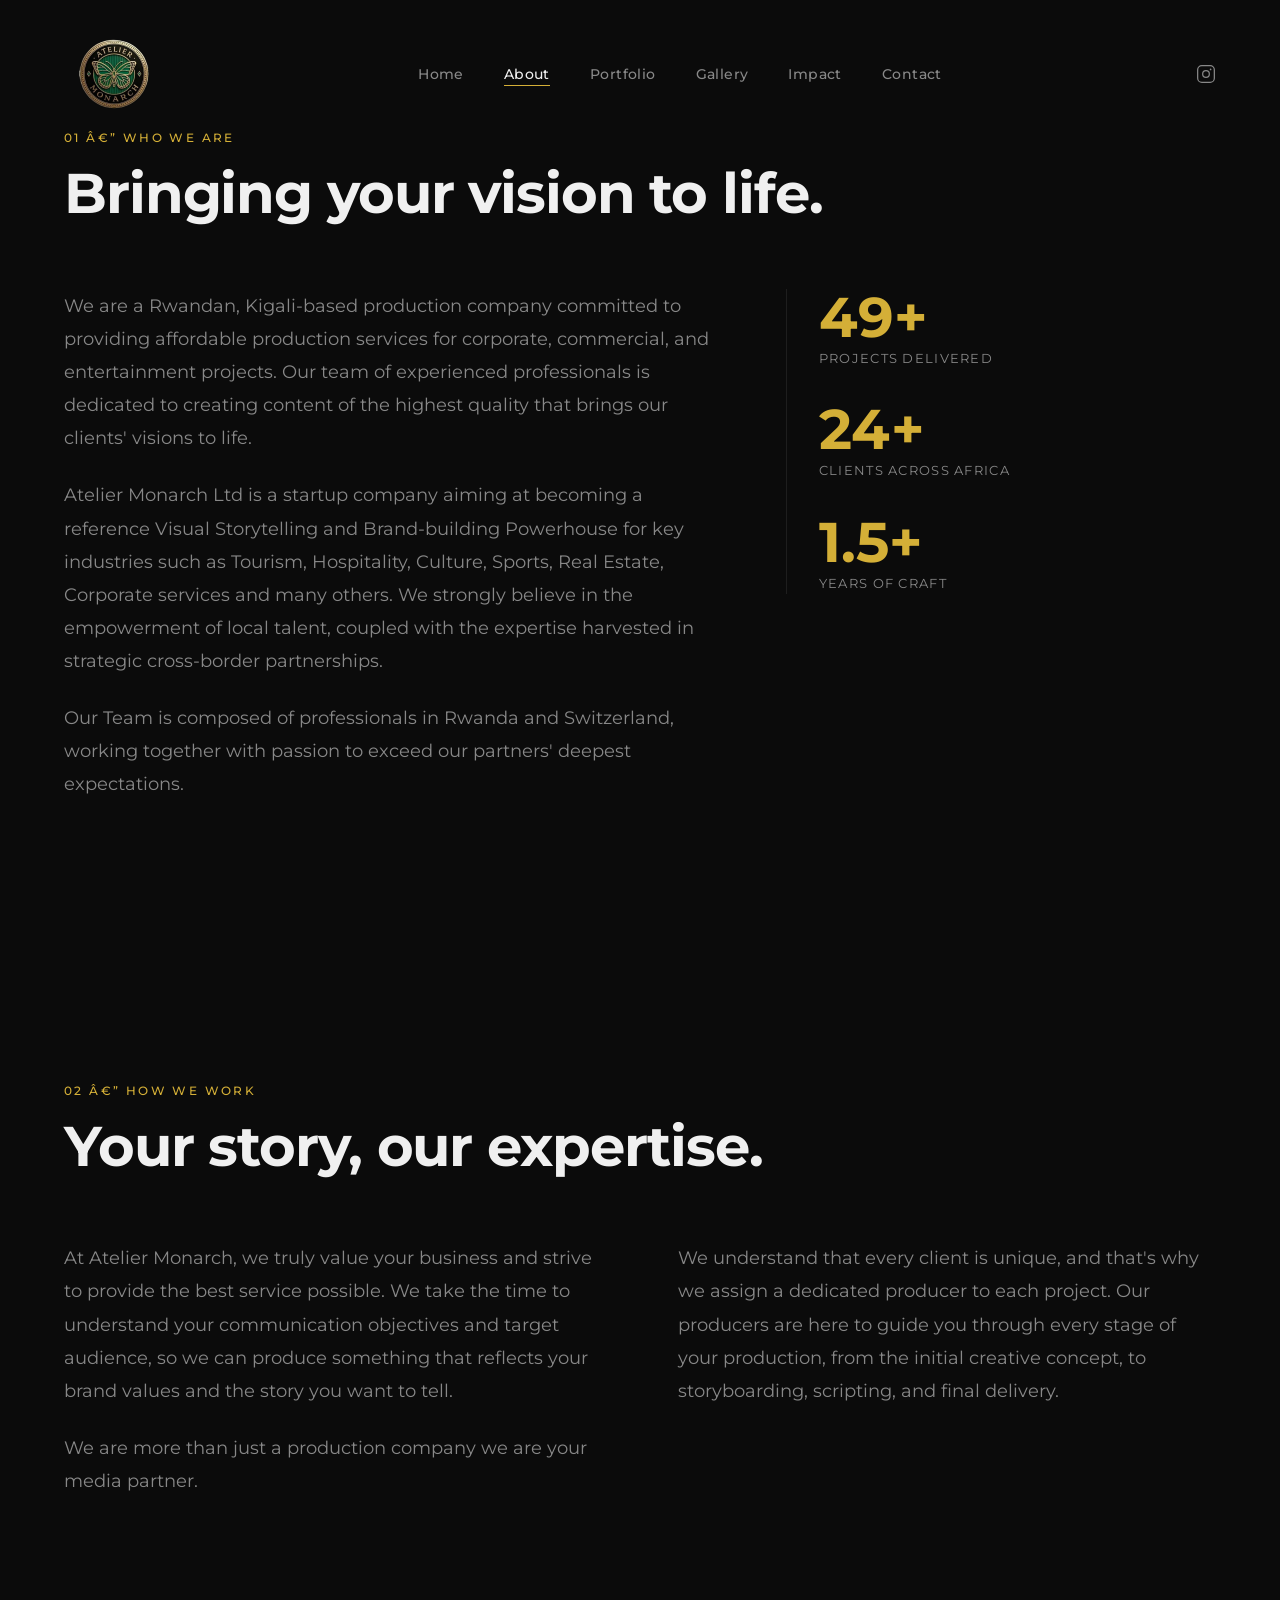
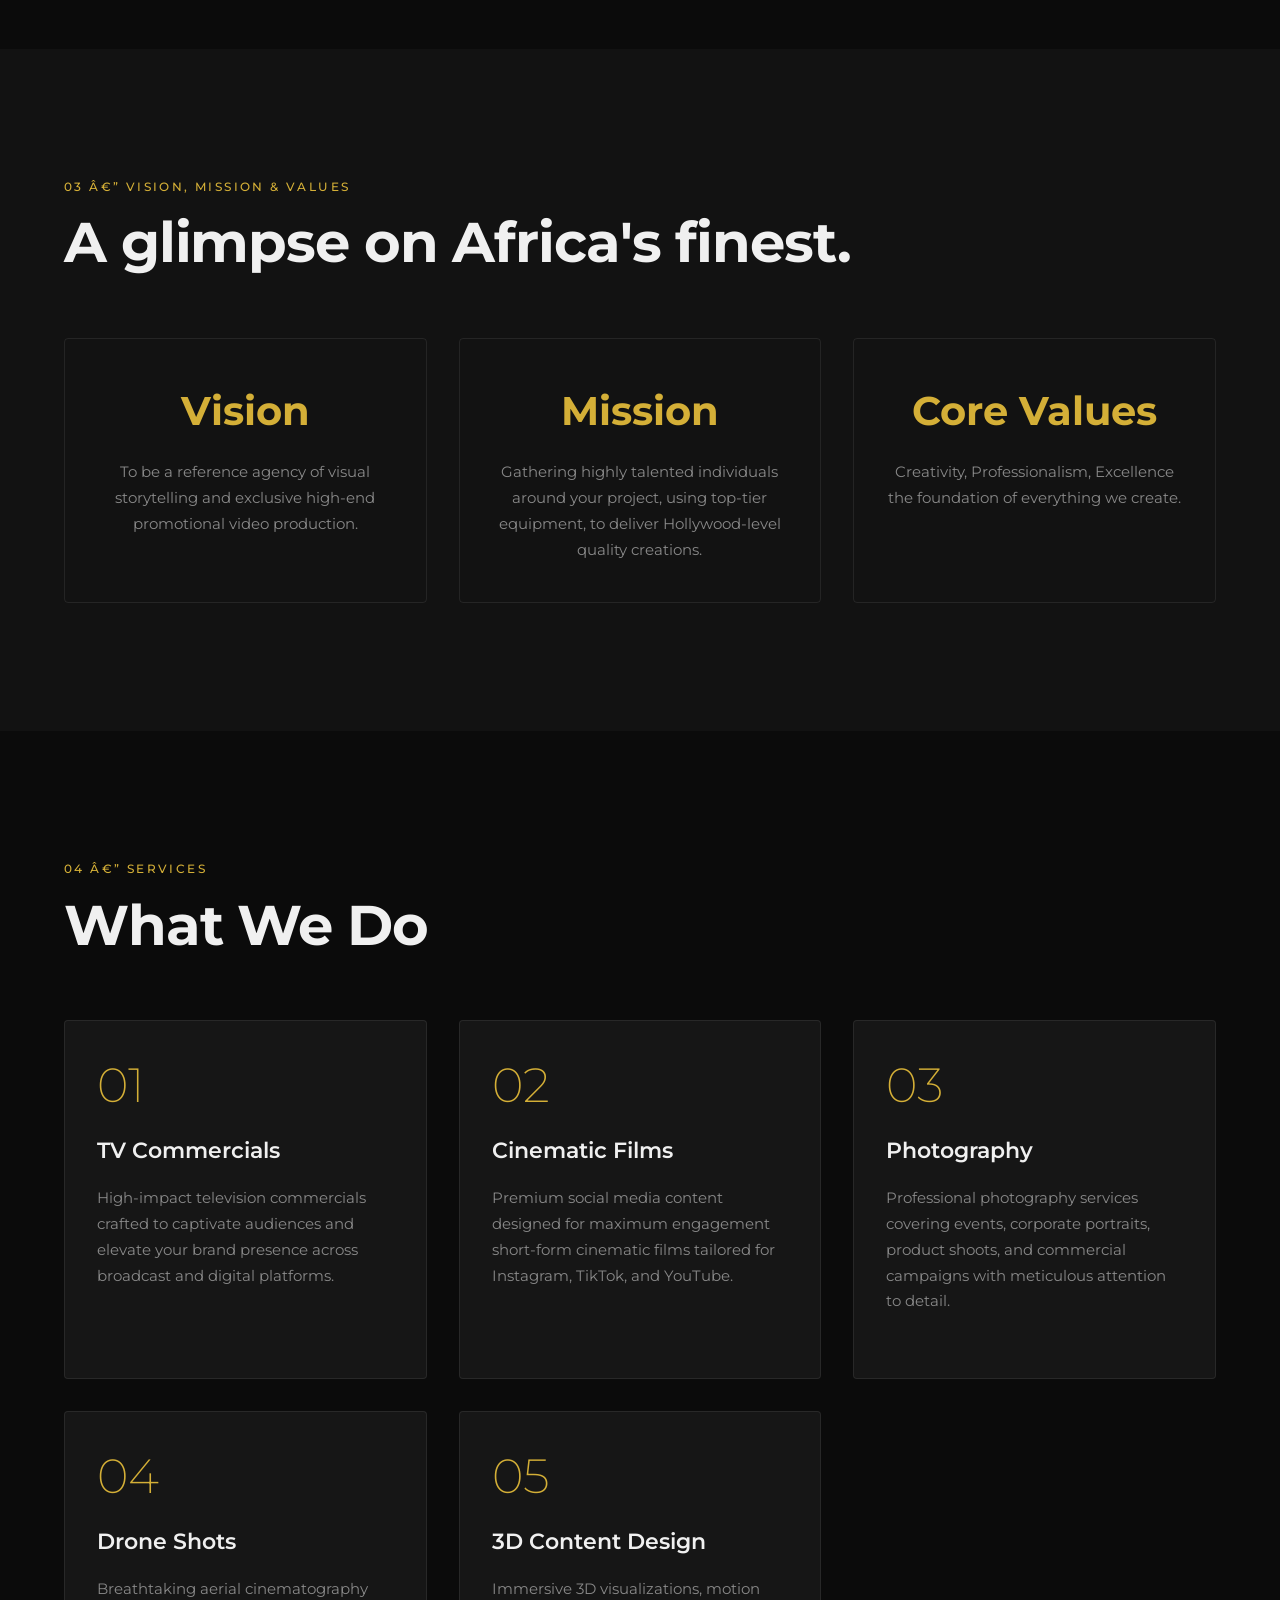
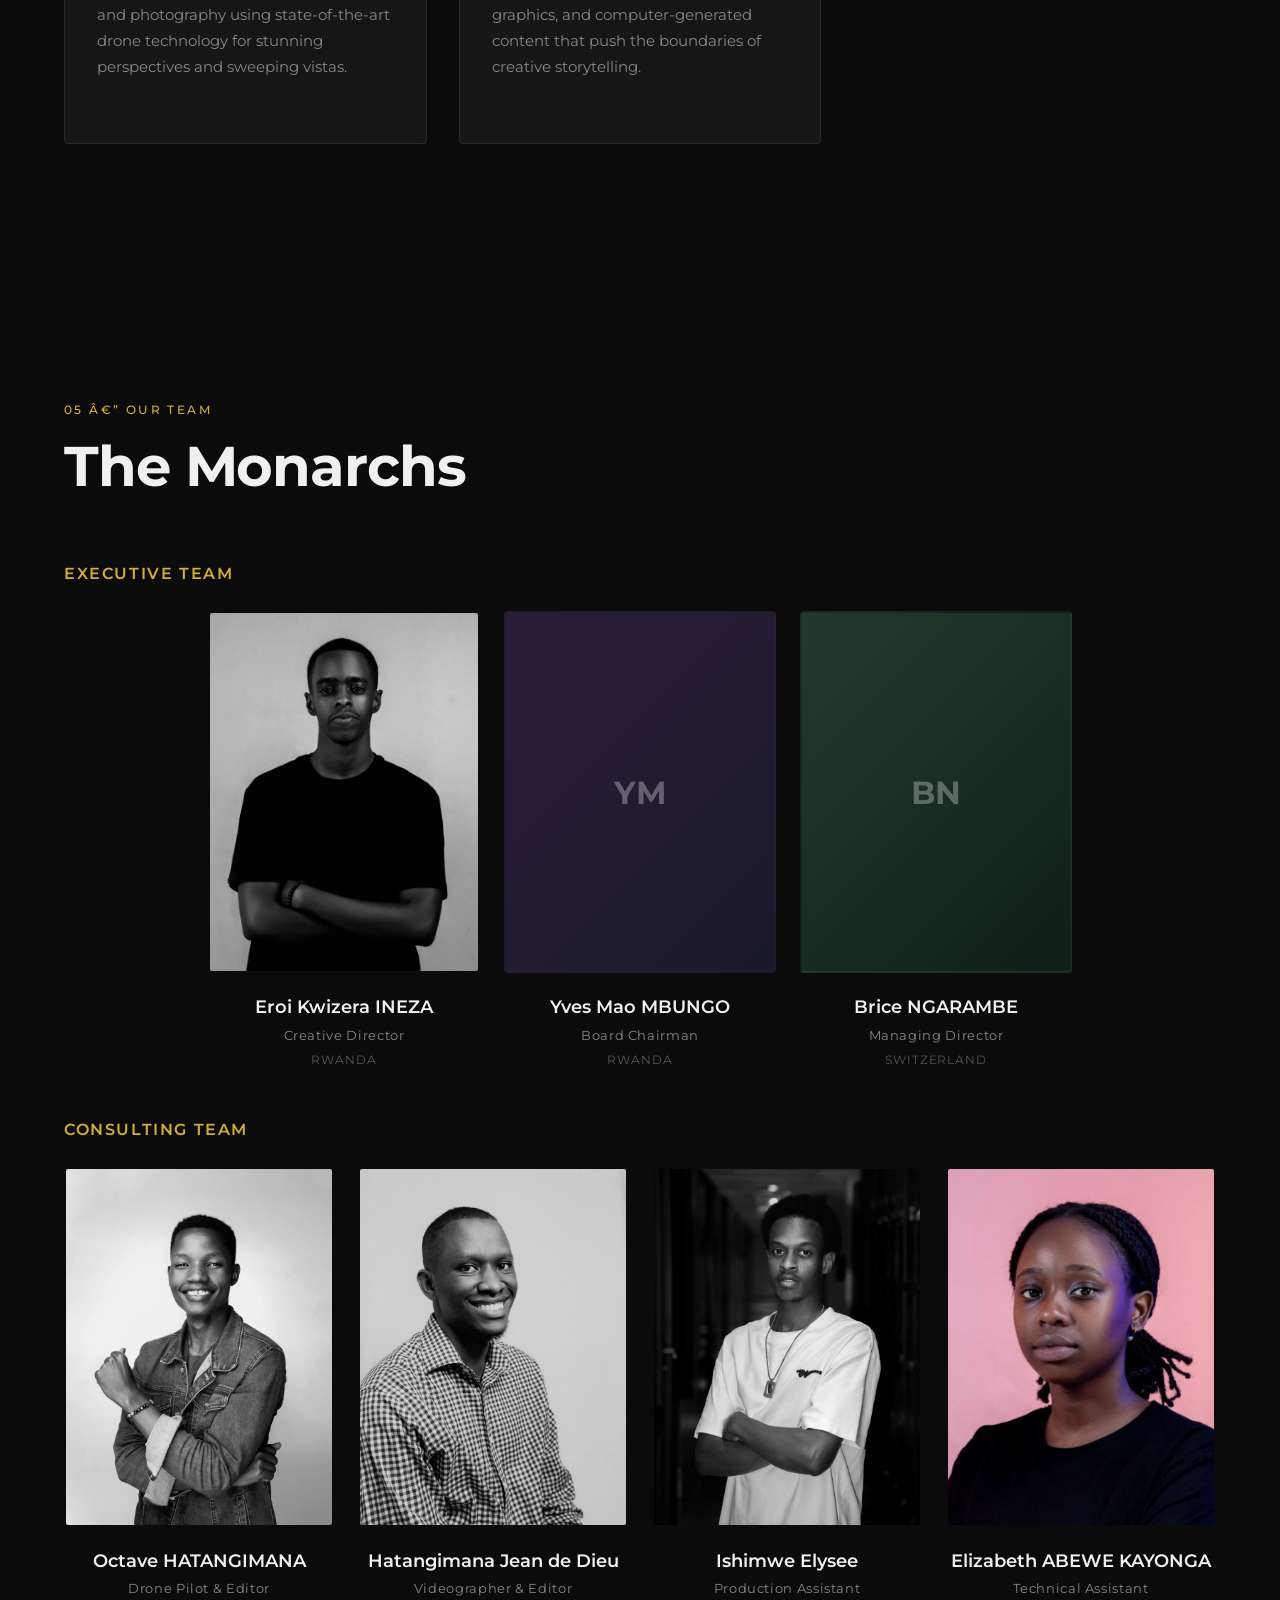
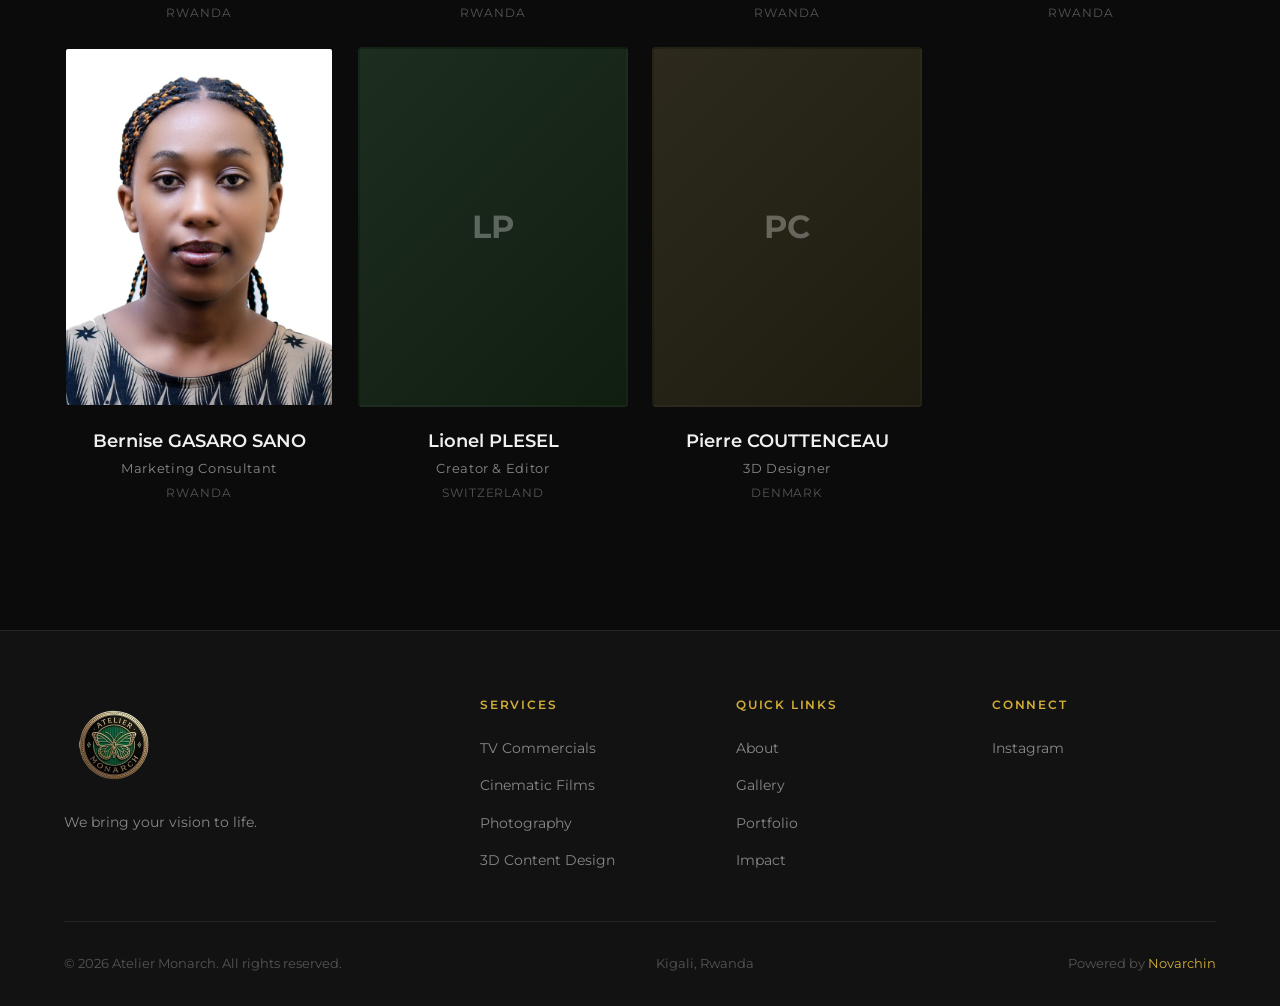
==== commit 9e51e1a0: "commit" ====
--- a/pages/about.html
+++ b/pages/about.html
@@ -3,20 +3,20 @@
 <head>
   <meta charset="UTF-8" />
   <meta name="viewport" content="width=device-width, initial-scale=1.0" />
-  <meta name="description" content="About Atelier Monarch — a Rwandan Kigali-based production company providing affordable production services for corporate, commercial, and entertainment projects." />
+  <meta name="description" content="About Atelier Monarch â€” a Rwandan Kigali-based production company providing affordable production services for corporate, commercial, and entertainment projects." />
   <meta name="author" content="Atelier Monarch" />
   <meta name="theme-color" content="#0a0a0a" />
 
   <meta property="og:type" content="website" />
-  <meta property="og:title" content="About — Atelier Monarch | Visual Storytelling & Production" />
-  <meta property="og:description" content="About Atelier Monarch — a Rwandan Kigali-based production company." />
-  <meta property="og:image" content="/assets/og-image.jpg" />
+  <meta property="og:title" content="About â€” Atelier Monarch | Visual Storytelling & Production" />
+  <meta property="og:description" content="About Atelier Monarch â€” a Rwandan Kigali-based production company." />
+  <meta property="og:image" content="/assets/hero/DSC00515-2.webp" />
   <meta property="og:url" content="https://ateliermonarch.org" />
   <meta name="twitter:card" content="summary_large_image" />
-  <meta name="twitter:title" content="About — Atelier Monarch" />
-  <meta name="twitter:description" content="About Atelier Monarch — a Rwandan Kigali-based production company." />
-
-  <link rel="icon" type="image/png" href="../assets/logo/logo.png" />
+  <meta name="twitter:title" content="About â€” Atelier Monarch" />
+  <meta name="twitter:description" content="About Atelier Monarch â€” a Rwandan Kigali-based production company." />
+
+  <link rel="icon" type="image/webp" href="../assets/logo/logo.webp" />
 
   <link rel="preconnect" href="https://fonts.googleapis.com" />
   <link rel="preconnect" href="https://fonts.gstatic.com" crossorigin />
@@ -24,7 +24,7 @@
 
   <link rel="stylesheet" href="../css/style.css" />
 
-  <title>About — Atelier Monarch | Visual Storytelling & Production</title>
+  <title>About â€” Atelier Monarch | Visual Storytelling & Production</title>
 </head>
 <body>
   <a href="#main" class="skip-link">Skip to content</a>
@@ -33,7 +33,7 @@
   <header class="site-header" id="siteHeader">
     <div class="header-inner">
       <a href="../index.html" class="logo" aria-label="Atelier Monarch home">
-        <img class="logo-mark" src="../assets/logo/logo.png" alt="Atelier Monarch" />
+        <img class="logo-mark" src="../assets/logo/logo.webp" alt="Atelier Monarch" />
       </a>
 
       <nav class="main-nav" id="mainNav" aria-label="Primary navigation">
@@ -96,7 +96,7 @@
     <section class="about" id="about">
       <div class="container">
         <div class="section-header" data-animate>
-          <span class="section-label">01 — Who We Are</span>
+          <span class="section-label">01 â€” Who We Are</span>
           <h2 class="section-title">Bringing your vision to life.</h2>
         </div>
         <div class="about-grid">
@@ -141,7 +141,7 @@
     <section class="services" id="how-we-work">
       <div class="container">
         <div class="section-header" data-animate>
-          <span class="section-label">02 — How We Work</span>
+          <span class="section-label">02 â€” How We Work</span>
           <h2 class="section-title">Your story, our expertise.</h2>
         </div>
         <div class="about-grid" style="grid-template-columns: 1fr 1fr;">
@@ -172,7 +172,7 @@
     <section class="impact" id="vision">
       <div class="container">
         <div class="section-header" data-animate>
-          <span class="section-label">03 — Vision, Mission & Values</span>
+          <span class="section-label">03 â€” Vision, Mission & Values</span>
           <h2 class="section-title">A glimpse on Africa's finest.</h2>
         </div>
         <div class="impact-grid">
@@ -196,7 +196,7 @@
     <section class="services" id="services">
       <div class="container">
         <div class="section-header" data-animate>
-          <span class="section-label">04 — Services</span>
+          <span class="section-label">04 â€” Services</span>
           <h2 class="section-title">What We Do</h2>
         </div>
         <div class="services-grid">
@@ -252,7 +252,7 @@
     <section class="team" id="team">
       <div class="container">
         <div class="section-header" data-animate>
-          <span class="section-label">05 — Our Team</span>
+          <span class="section-label">05 â€” Our Team</span>
           <h2 class="section-title">The Monarchs</h2>
         </div>
 
@@ -260,7 +260,7 @@
         <div class="team-grid team-grid--exec" data-animate>
           <article class="team-card">
             <div class="team-photo">
-              <img src="../assets/team/eloi.jpeg" alt="Eroi Kwizera INEZA" />
+              <img src="../assets/team/eloi.webp" alt="Eroi Kwizera INEZA" />
             </div>
             <h3 class="team-name">Eroi Kwizera INEZA</h3>
             <p class="team-role">Creative Director</p>
@@ -288,7 +288,7 @@
         <div class="team-grid" data-animate>
           <article class="team-card">
             <div class="team-photo">
-              <img src="../assets/updates/octave.jpeg" alt="Octave HATANGIMANA" />
+              <img src="../assets/updates/octave.webp" alt="Octave HATANGIMANA" />
             </div>
             <h3 class="team-name">Octave HATANGIMANA</h3>
             <p class="team-role">Drone Pilot & Editor</p>
@@ -296,7 +296,7 @@
           </article>
           <article class="team-card">
             <div class="team-photo">
-              <img src="../assets/team/jean-de-dieu.jpeg" alt="Hatangimana Jean de Dieu" />
+              <img src="../assets/team/jean-de-dieu.webp" alt="Hatangimana Jean de Dieu" />
             </div>
             <h3 class="team-name">Hatangimana Jean de Dieu</h3>
             <p class="team-role">Videographer & Editor</p>
@@ -304,7 +304,7 @@
           </article>
           <article class="team-card">
             <div class="team-photo">
-              <img src="../assets/updates/ishimwe.jpeg" alt="Ishimwe Elysee" />
+              <img src="../assets/updates/ishimwe.webp" alt="Ishimwe Elysee" />
             </div>
             <h3 class="team-name">Ishimwe Elysee</h3>
             <p class="team-role">Production Assistant</p>
@@ -312,7 +312,7 @@
           </article>
           <article class="team-card">
             <div class="team-photo">
-              <img src="../assets/team/kayonga.jpeg" alt="Elizabeth ABEWE KAYONGA" />
+              <img src="../assets/team/kayonga.webp" alt="Elizabeth ABEWE KAYONGA" />
             </div>
             <h3 class="team-name">Elizabeth ABEWE KAYONGA</h3>
             <p class="team-role">Technical Assistant</p>
@@ -320,7 +320,7 @@
           </article>
           <article class="team-card">
             <div class="team-photo">
-              <img src="../assets/team/bernise.jpeg" alt="Bernise GASARO SANO" />
+              <img src="../assets/team/bernise.webp" alt="Bernise GASARO SANO" />
             </div>
             <h3 class="team-name">Bernise GASARO SANO</h3>
             <p class="team-role">Marketing Consultant</p>
@@ -353,7 +353,7 @@
       <div class="footer-top">
         <div class="footer-brand">
           <a href="../index.html" class="logo">
-            <img class="logo-mark" src="../assets/logo/logo.png" alt="Atelier Monarch" />
+            <img class="logo-mark" src="../assets/logo/logo.webp" alt="Atelier Monarch" />
           </a>
           <p class="footer-tagline">We bring your vision to life.</p>
         </div>
--- a/css/style.css
+++ b/css/style.css
@@ -1,5 +1,5 @@
 /* ============================================
-   ATELIER MONARCH — Visual Storytelling & Production
+    ATELIER MONARCH ΓÇö Visual Storytelling & Production
    Luxury dark theme with royal gold accent
    ============================================ */
 
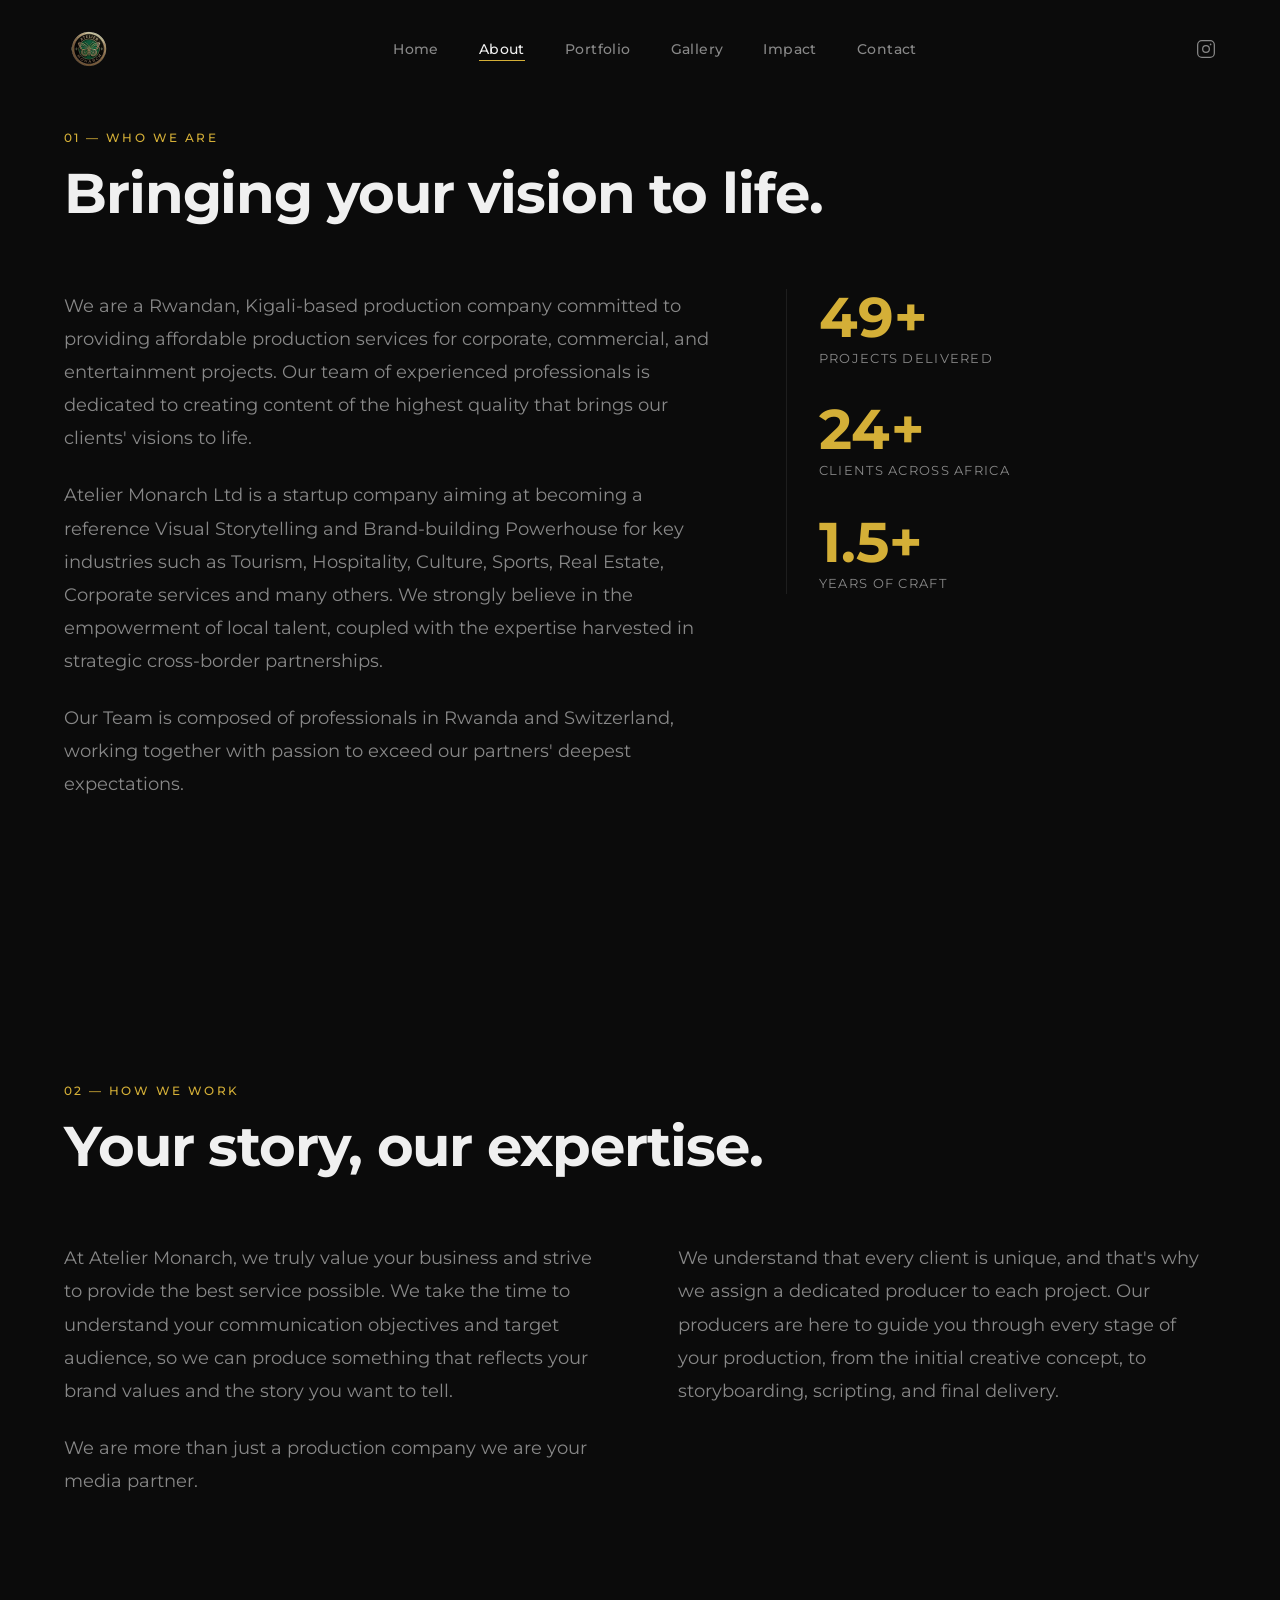
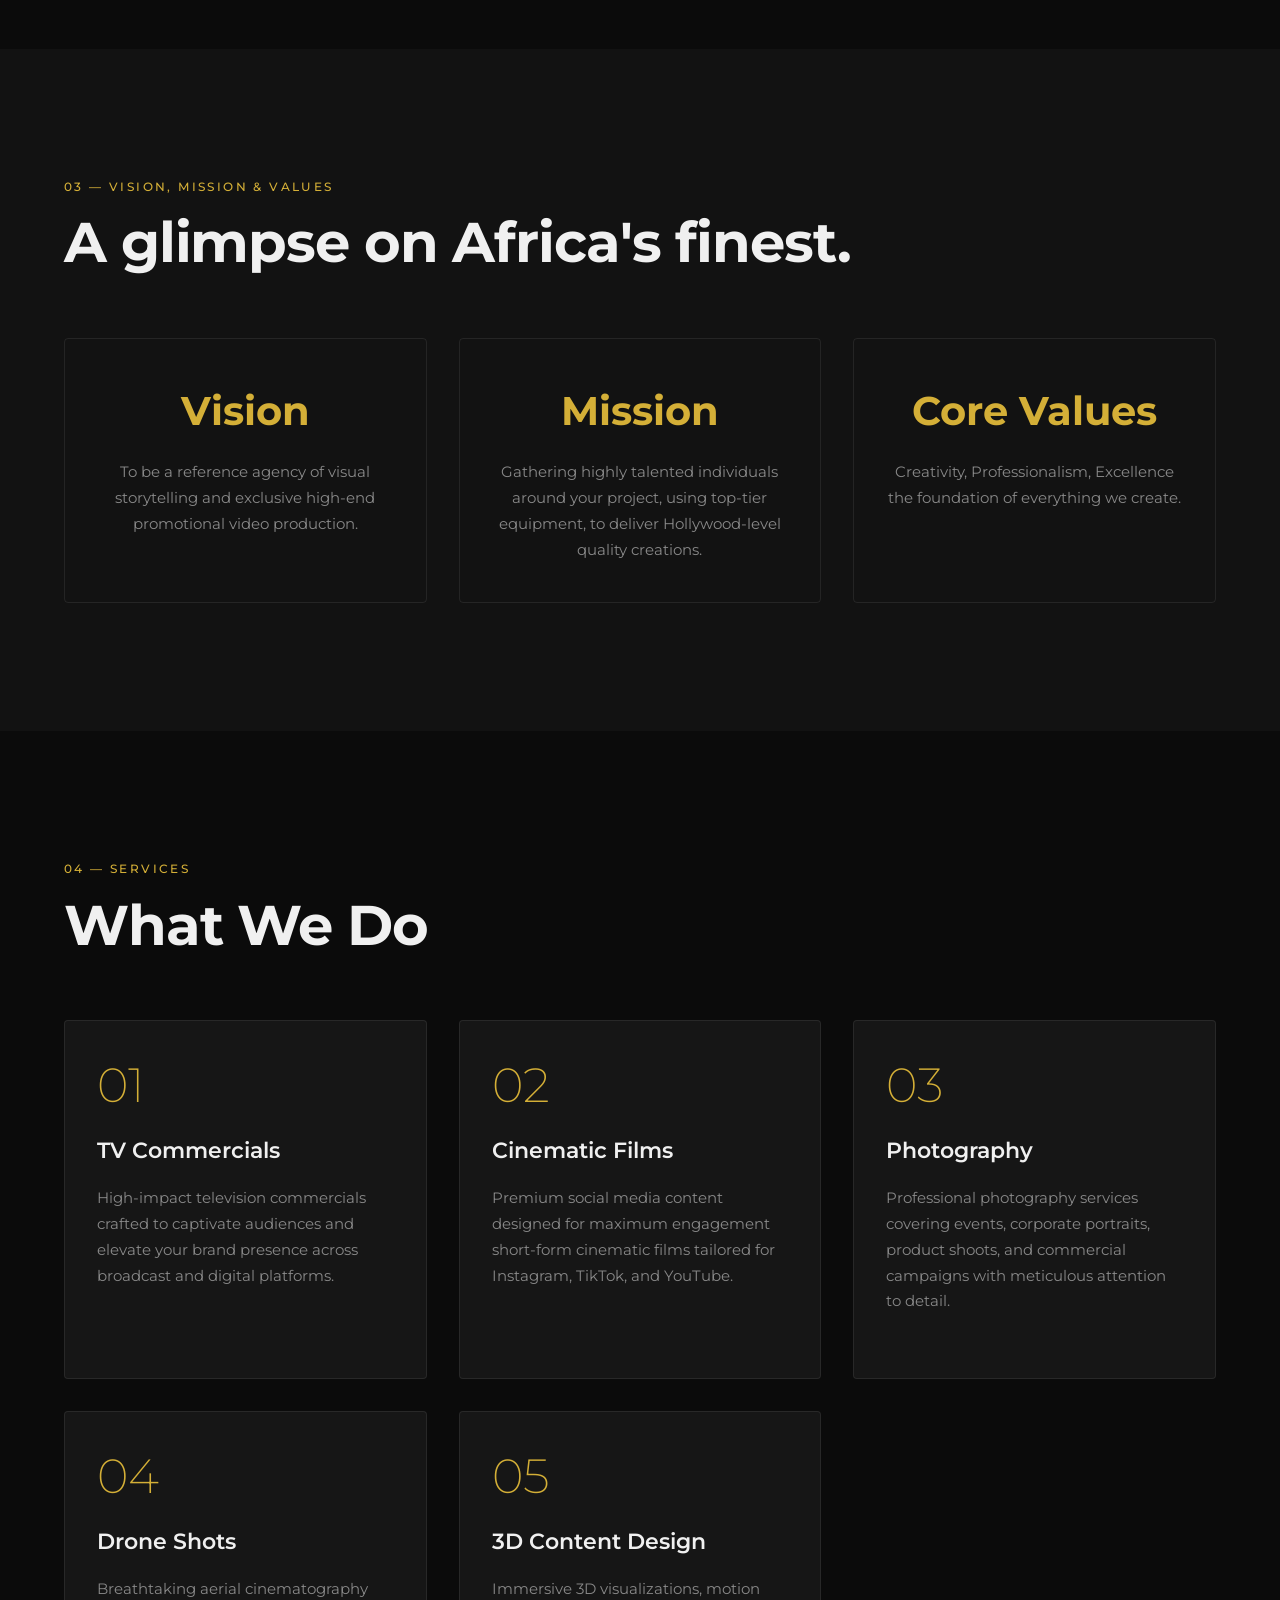
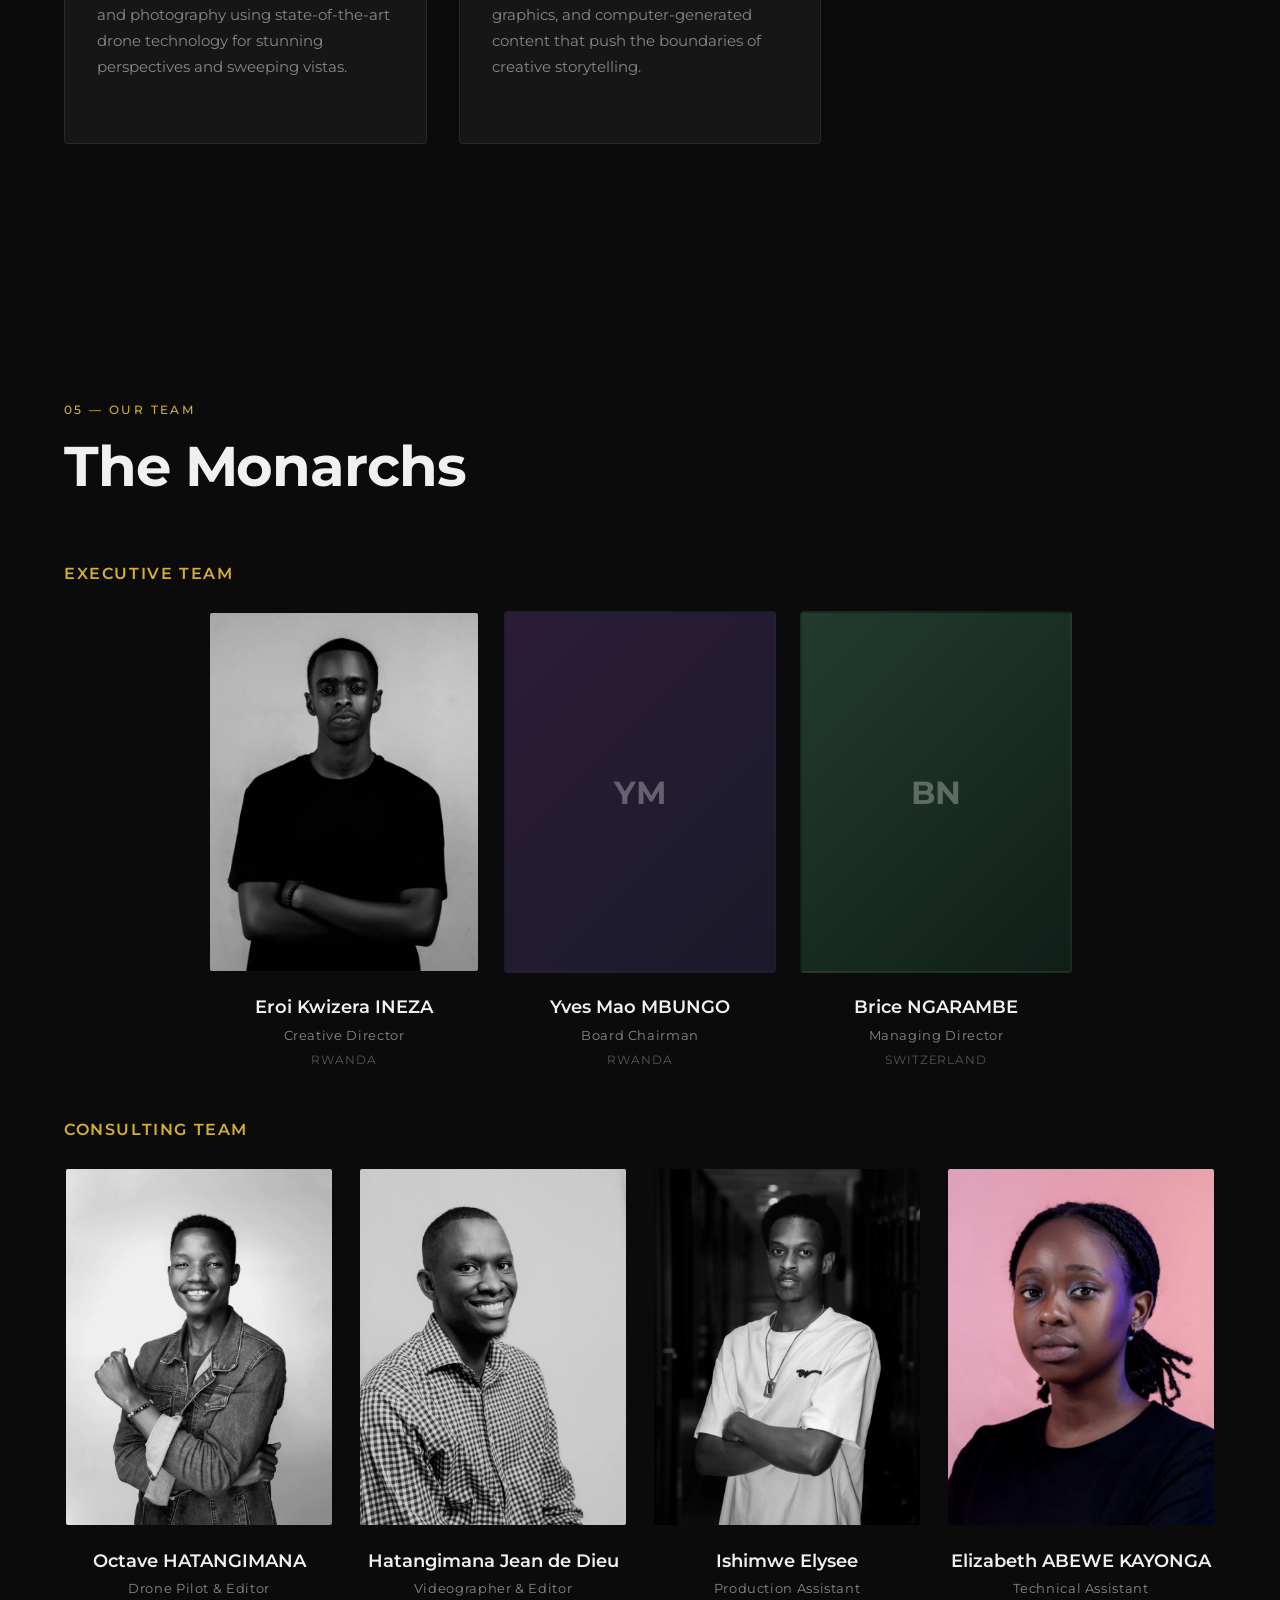
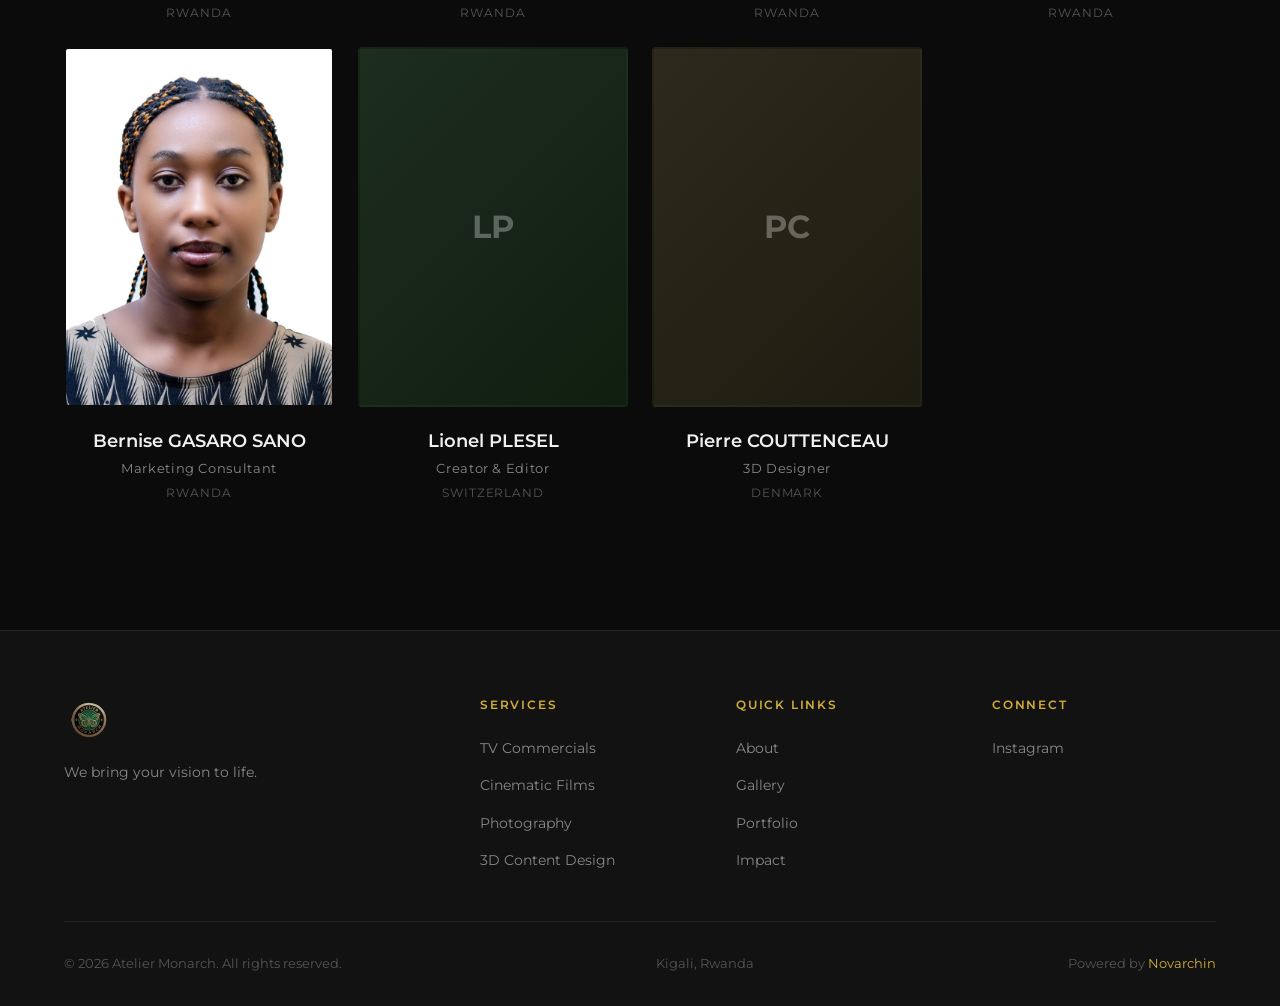
==== commit 372acf23: "commit" ====
--- a/pages/about.html
+++ b/pages/about.html
@@ -3,18 +3,18 @@
 <head>
   <meta charset="UTF-8" />
   <meta name="viewport" content="width=device-width, initial-scale=1.0" />
-  <meta name="description" content="About Atelier Monarch â€” a Rwandan Kigali-based production company providing affordable production services for corporate, commercial, and entertainment projects." />
+  <meta name="description" content="About Atelier Monarch — a Rwandan Kigali-based production company providing affordable production services for corporate, commercial, and entertainment projects." />
   <meta name="author" content="Atelier Monarch" />
   <meta name="theme-color" content="#0a0a0a" />
 
   <meta property="og:type" content="website" />
-  <meta property="og:title" content="About â€” Atelier Monarch | Visual Storytelling & Production" />
-  <meta property="og:description" content="About Atelier Monarch â€” a Rwandan Kigali-based production company." />
+  <meta property="og:title" content="About — Atelier Monarch | Visual Storytelling & Production" />
+  <meta property="og:description" content="About Atelier Monarch — a Rwandan Kigali-based production company." />
   <meta property="og:image" content="/assets/hero/DSC00515-2.webp" />
   <meta property="og:url" content="https://ateliermonarch.org" />
   <meta name="twitter:card" content="summary_large_image" />
-  <meta name="twitter:title" content="About â€” Atelier Monarch" />
-  <meta name="twitter:description" content="About Atelier Monarch â€” a Rwandan Kigali-based production company." />
+  <meta name="twitter:title" content="About — Atelier Monarch" />
+  <meta name="twitter:description" content="About Atelier Monarch — a Rwandan Kigali-based production company." />
 
   <link rel="icon" type="image/webp" href="../assets/logo/logo.webp" />
 
@@ -24,7 +24,7 @@
 
   <link rel="stylesheet" href="../css/style.css" />
 
-  <title>About â€” Atelier Monarch | Visual Storytelling & Production</title>
+  <title>About — Atelier Monarch | Visual Storytelling & Production</title>
 </head>
 <body>
   <a href="#main" class="skip-link">Skip to content</a>
@@ -96,7 +96,7 @@
     <section class="about" id="about">
       <div class="container">
         <div class="section-header" data-animate>
-          <span class="section-label">01 â€” Who We Are</span>
+          <span class="section-label">01 — Who We Are</span>
           <h2 class="section-title">Bringing your vision to life.</h2>
         </div>
         <div class="about-grid">
@@ -141,7 +141,7 @@
     <section class="services" id="how-we-work">
       <div class="container">
         <div class="section-header" data-animate>
-          <span class="section-label">02 â€” How We Work</span>
+          <span class="section-label">02 — How We Work</span>
           <h2 class="section-title">Your story, our expertise.</h2>
         </div>
         <div class="about-grid" style="grid-template-columns: 1fr 1fr;">
@@ -172,7 +172,7 @@
     <section class="impact" id="vision">
       <div class="container">
         <div class="section-header" data-animate>
-          <span class="section-label">03 â€” Vision, Mission & Values</span>
+          <span class="section-label">03 — Vision, Mission & Values</span>
           <h2 class="section-title">A glimpse on Africa's finest.</h2>
         </div>
         <div class="impact-grid">
@@ -196,7 +196,7 @@
     <section class="services" id="services">
       <div class="container">
         <div class="section-header" data-animate>
-          <span class="section-label">04 â€” Services</span>
+          <span class="section-label">04 — Services</span>
           <h2 class="section-title">What We Do</h2>
         </div>
         <div class="services-grid">
@@ -252,7 +252,7 @@
     <section class="team" id="team">
       <div class="container">
         <div class="section-header" data-animate>
-          <span class="section-label">05 â€” Our Team</span>
+          <span class="section-label">05 — Our Team</span>
           <h2 class="section-title">The Monarchs</h2>
         </div>
 
--- a/css/style.css
+++ b/css/style.css
@@ -182,8 +182,8 @@
 }
 .logo-mark {
   display: block;
-  width: 100px;
-  height: 100px;
+  width: 50px;
+  height: 50px;
   object-fit: contain;
 }
 .main-nav .nav-list {
@@ -732,6 +732,11 @@
   justify-content: center;
   transition: transform 0.6s var(--ease-out);
 }
+.card-thumb video {
+  width: 100%;
+  height: 100%;
+  object-fit: cover;
+}
 .bento-card:hover .card-thumb {
   transform: scale(1.05);
 }
